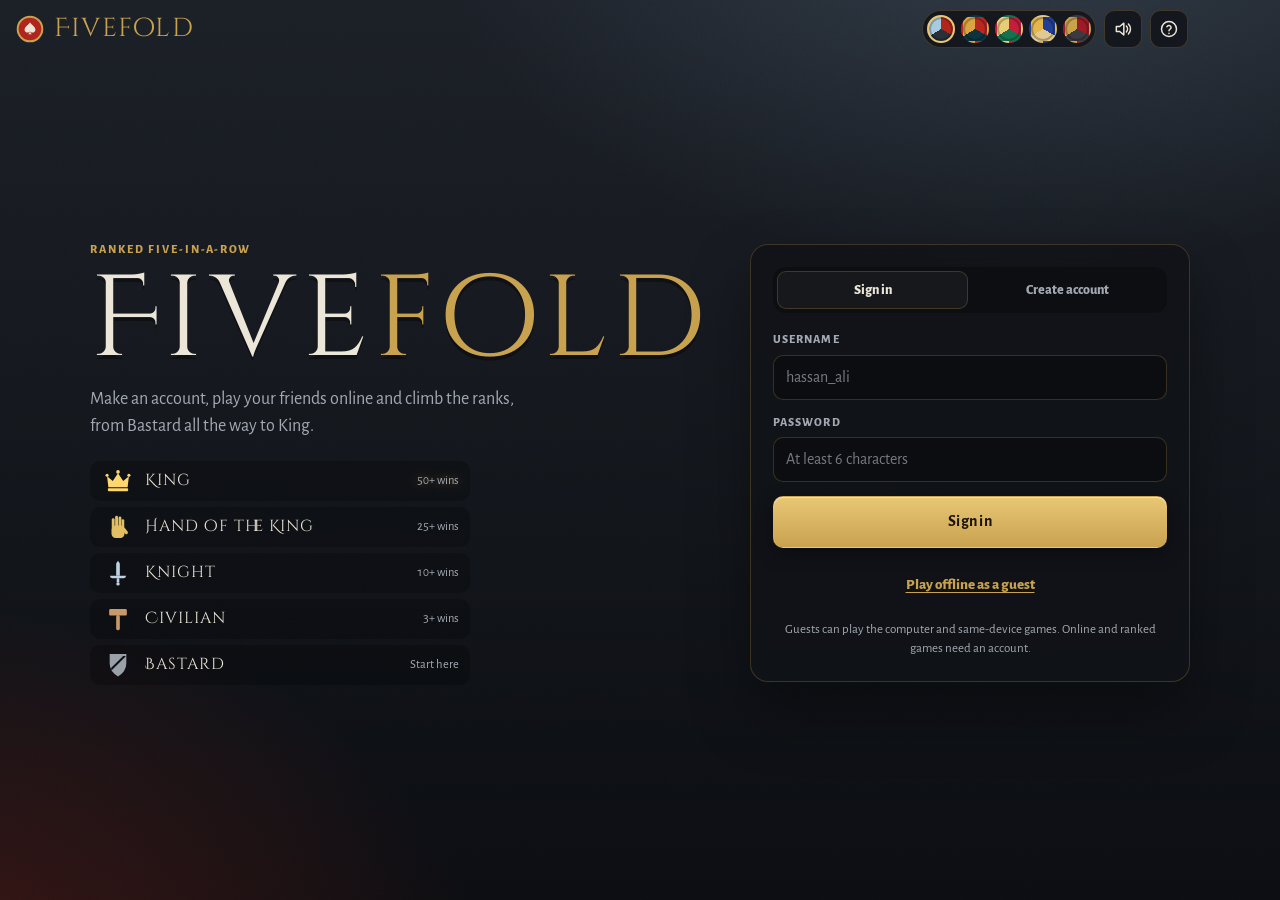
==== public/index.html @ 93d1d97f "Add files via upload" ====
<!doctype html>
<html lang="en">
<head>
<meta charset="utf-8">
<meta name="viewport" content="width=device-width, initial-scale=1, viewport-fit=cover">
<meta name="theme-color" content="#061b22">
<meta name="description" content="Fivefold: a themed five-in-a-row card board game. Play the computer, pass and play, or ranked online games with friends.">
<meta name="apple-mobile-web-app-capable" content="yes">
<meta name="mobile-web-app-capable" content="yes">
<meta name="apple-mobile-web-app-status-bar-style" content="black-translucent">
<meta name="apple-mobile-web-app-title" content="Fivefold">
<meta name="format-detection" content="telephone=no">
<title>Fivefold</title>
<link rel="manifest" href="manifest.webmanifest">
<link rel="icon" href="icons/icon-192.png" type="image/png">
<link rel="apple-touch-icon" href="icons/icon-180.png">
<link rel="preconnect" href="https://fonts.googleapis.com">
<link rel="preconnect" href="https://fonts.gstatic.com" crossorigin>
<link rel="preconnect" href="https://rkrywbtpefdtixstkaxs.supabase.co" crossorigin>
<link rel="stylesheet" href="https://fonts.googleapis.com/css2?family=Alegreya:wght@500;700;800&family=Alegreya+Sans:wght@400;500;700;800&family=Pirata+One&family=Limelight&family=Cinzel:wght@600;700;800&family=Cinzel+Decorative:wght@700&family=IM+Fell+English+SC&display=swap">
<link rel="stylesheet" href="css/styles.css?v=3">
<script>
  // Paint the saved theme and the right first screen before anything else loads (no flash).
  (function () {
    try {
      var k = JSON.parse(localStorage.getItem('ff-skin') || '"iron"');
      document.documentElement.dataset.skin = ['pirate', 'casino', 'egypt', 'medieval', 'iron'].indexOf(k) >= 0 ? k : 'iron';
      var signedIn = !!localStorage.getItem('ff-auth');
      var guest = sessionStorage.getItem('ff-guest') === '1';
      document.documentElement.dataset.boot = signedIn || guest ? 'menu' : 'auth';
    } catch (e) { document.documentElement.dataset.boot = 'auth'; }
  })();
</script>
</head>
<body>
<svg width="0" height="0" style="position:absolute" aria-hidden="true"><defs id="sprite"></defs></svg>
<div class="app" id="app">
  <header class="topbar">
    <button class="brand" id="brandBtn" aria-label="Main menu">
      <svg class="brand-mark" viewBox="0 0 100 100"><circle cx="50" cy="50" r="44" style="fill:var(--t0)"/><circle cx="50" cy="50" r="44" fill="none" style="stroke:var(--accent)" stroke-width="7"/><use href="#su-S" x="27" y="25" width="46" height="46" style="fill:var(--ink)"/></svg>
      <span class="brand-name">Fivefold</span>
    </button>
    <div class="bar-right">
      <div class="skins" id="skinDots" role="group" aria-label="Theme">
        <button class="skin-dot" data-k="iron" title="Iron Realm" aria-label="Iron Realm theme"></button>
        <button class="skin-dot" data-k="pirate" title="Pirate Cove" aria-label="Pirate Cove theme"></button>
        <button class="skin-dot" data-k="casino" title="Royal Casino" aria-label="Royal Casino theme"></button>
        <button class="skin-dot" data-k="egypt" title="Ancient Egypt" aria-label="Ancient Egypt theme"></button>
        <button class="skin-dot" data-k="medieval" title="Medieval Kingdom" aria-label="Medieval Kingdom theme"></button>
      </div>
      <button class="icon-btn" id="soundBtn" aria-label="Sound on or off"><svg viewBox="0 0 24 24"><path d="M4 9v6h4l5 4V5L8 9H4z"/><path class="wave" d="M16 8.5a5 5 0 0 1 0 7M18.5 6a8.5 8.5 0 0 1 0 12"/><path class="mute" d="M17 9l5 6M22 9l-5 6"/></svg></button>
      <button class="icon-btn" id="rulesBtn" aria-label="How to play"><svg viewBox="0 0 24 24"><circle cx="12" cy="12" r="9"/><path d="M9.5 9.3a2.6 2.6 0 0 1 5 .9c0 1.8-2.5 2.3-2.5 3.8"/><path d="M12 17.2v.1"/></svg></button>
      <button class="me-btn" id="meBtn" aria-label="Your profile"></button>
    </div>
  </header>

  <!-- ================= SIGN IN ================= -->
  <main class="screen auth" id="auth" hidden>
    <section class="auth-hero">
      <div class="eyebrow">Ranked five-in-a-row</div>
      <h1>Five<span>fold</span></h1>
      <p class="lede">Make an account, play your friends online and climb the ranks, from Bastard all the way to King.</p>
      <ol class="ladder mini" id="authLadder"></ol>
    </section>
    <section class="play-card auth-card">
      <div class="tabs two" role="tablist">
        <button role="tab" id="au-in" aria-selected="true">Sign in</button>
        <button role="tab" id="au-up" aria-selected="false">Create account</button>
      </div>
      <form id="authForm" autocomplete="on" novalidate>
        <label class="field"><span class="label">Username</span><input class="input" id="auUser" name="username" autocomplete="username" autocapitalize="none" autocorrect="off" spellcheck="false" maxlength="20" placeholder="hassan_ali" required></label>
        <label class="field"><span class="label">Password</span><input class="input" id="auPass" name="password" type="password" autocomplete="current-password" minlength="6" placeholder="At least 6 characters" required></label>
        <div id="upOnly" hidden style="display:grid;gap:14px">
          <label class="field"><span class="label">Name on the leaderboard</span><input class="input" id="auName" maxlength="24" placeholder="Hassan Ali"></label>
          <div class="field"><span class="label">Your crest</span><div class="crest-pick" id="auCrest"></div></div>
          <div class="field"><span class="label">House colour</span><div class="color-pick" id="auColor"></div></div>
        </div>
        <p class="form-err" id="authErr" role="alert" hidden></p>
        <button class="btn primary big" id="authGo" type="submit">Sign in</button>
      </form>
      <button class="link-btn" id="btnGuest">Play offline as a guest</button>
      <p class="note center-note" id="authNote">Guests can play the computer and same-device games. Online and ranked games need an account.</p>
    </section>
  </main>

  <!-- ================= MENU ================= -->
  <main class="screen menu" id="menu" hidden>
    <section class="hero">
      <div class="eyebrow" id="heroEyebrow">Two decks · One board · Five in a row</div>
      <h1>Five<span>fold</span></h1>
      <p class="lede">Play a card, claim its square, and link five chips before your rivals do. Two-eyed Jacks go anywhere. One-eyed Jacks knock a rival chip off the board.</p>
      <div class="fan" id="fan" aria-hidden="true"></div>
      <div class="label" style="margin-bottom:8px">Table theme</div>
      <div class="themes" id="themeTiles"></div>
    </section>

    <section class="play-card">
      <button class="me-strip" id="meStrip"></button>
      <h2>Take a seat</h2>
      <div class="continue" id="continueBox" hidden>
        <div><div style="font-weight:800">Game in progress</div><div class="note" id="continueNote"></div></div>
        <button class="btn primary" id="btnContinue">Continue</button>
      </div>
      <div class="tabs" role="tablist">
        <button role="tab" id="tab-cpu" aria-selected="true" aria-controls="p-cpu">Computer</button>
        <button role="tab" id="tab-local" aria-selected="false" aria-controls="p-local">Same device</button>
        <button role="tab" id="tab-online" aria-selected="false" aria-controls="p-online">Online</button>
      </div>

      <div class="tabpanel" id="p-cpu" role="tabpanel">
        <div class="field"><span class="label">Match</span>
          <div class="seg" id="cpuMatch">
            <button data-v="1v1" aria-pressed="true">1 vs 1</button>
            <button data-v="2v2" aria-pressed="false">2 vs 2 with a partner</button>
            <button data-v="3way" aria-pressed="false">Three-way</button>
          </div>
        </div>
        <div class="field"><span class="label">Opponents</span>
          <div class="seg" id="cpuLevel">
            <button data-v="easy" aria-pressed="false">Easy</button>
            <button data-v="normal" aria-pressed="true">Normal</button>
            <button data-v="hard" aria-pressed="false">Hard</button>
          </div>
        </div>
        <div class="field"><span class="label">Game length</span>
          <div class="seg rule-seg" id="cpuRule">
            <button data-v="race" aria-pressed="true">First to 2 sequences</button>
            <button data-v="full" aria-pressed="false">Full board</button>
          </div>
          <p class="note rule-note"></p>
        </div>
        <label class="field" id="cpuNameField"><span class="label">Your name</span><input class="input" id="cpuName" maxlength="18" placeholder="You"></label>
        <p class="note" id="cpuRecord"></p>
        <button class="btn primary big" id="btnStartCpu">Deal the cards</button>
      </div>

      <div class="tabpanel" id="p-local" role="tabpanel" hidden>
        <div class="field"><span class="label">Players</span>
          <div class="seg" id="localCount">
            <button data-v="2" aria-pressed="true">2</button>
            <button data-v="3" aria-pressed="false">3</button>
            <button data-v="4" aria-pressed="false">4</button>
            <button data-v="6" aria-pressed="false">6</button>
          </div>
        </div>
        <div class="names" id="localNames"></div>
        <div class="field"><span class="label">Game length</span>
          <div class="seg rule-seg" id="localRule">
            <button data-v="race" aria-pressed="true">First to 2 sequences</button>
            <button data-v="full" aria-pressed="false">Full board</button>
          </div>
          <p class="note rule-note"></p>
        </div>
        <p class="note">Pass the device after each turn. Hands stay hidden until the next player taps to reveal. Same-device games are not ranked.</p>
        <button class="btn primary big" id="btnStartLocal">Deal the cards</button>
      </div>

      <div class="tabpanel" id="p-online" role="tabpanel" hidden>
        <p class="note" id="onlineWait">Connecting to the tables…</p>
        <div id="onlineSignin" hidden style="display:grid;gap:12px">
          <p class="note">Online games are ranked, so every player needs an account. Wins move you up from Bastard to King.</p>
          <button class="btn primary big" id="btnOnlineSignin">Sign in or create an account</button>
        </div>
        <div id="onlineOff" hidden class="note">Online tables cannot be reached right now.</div>
        <div id="onlineHome" hidden style="display:grid;gap:14px">
          <button class="btn primary big" id="btnCreate">Open a new table</button>
          <div class="field"><span class="label">Have a code?</span>
            <div class="join-row"><input class="input" id="joinCode" maxlength="5" placeholder="CODE" autocomplete="off" autocapitalize="characters" spellcheck="false"><button class="btn" id="btnJoin">Join</button></div>
          </div>
          <div class="continue" id="rejoinBox" hidden><div><div style="font-weight:800">Your table <span id="rejoinCode"></span></div><div class="note">Pick up where you left off.</div></div><button class="btn" id="btnRejoin">Rejoin</button></div>
          <div class="field"><span class="label">Open tables</span><ul class="open-list" id="openList"></ul></div>
        </div>
        <div id="lobby" hidden style="display:grid;gap:14px">
          <div class="field"><span class="label">Table code</span><div class="lobby-code" id="lobbyCode">·····</div></div>
          <div class="row"><button class="btn" id="btnCopy">Copy invite link</button><span class="note">Friends open the link, sign in and join. They can also enter the code under Online.</span></div>
          <div class="field"><span class="label">At the table</span><ul class="plist" id="lobbyPlayers"></ul></div>
          <div class="field"><span class="label">Game length</span>
            <div class="seg rule-seg" id="onlineRule">
              <button data-v="race" aria-pressed="true">First to 2 sequences</button>
              <button data-v="full" aria-pressed="false">Full board</button>
            </div>
            <p class="note rule-note"></p>
          </div>
          <p class="note" id="lobbyHint"></p>
          <div class="row"><button class="btn primary big" id="btnStartOnline">Start the game</button><button class="btn" id="btnLeaveLobby">Leave table</button></div>
        </div>
      </div>
    </section>
  </main>

  <!-- ================= HALL (profile + leaderboard) ================= -->
  <main class="screen hall" id="hall" hidden>
    <div class="hall-tabs tabs two" role="tablist">
      <button role="tab" id="hall-me" aria-selected="true">My profile</button>
      <button role="tab" id="hall-board" aria-selected="false">Leaderboard</button>
    </div>
    <section class="panel hall-me" id="hallMe"></section>
    <section class="panel hall-board" id="hallBoard">
      <div class="hb-title"><h2>Leaderboard</h2><button class="icon-btn" id="btnBoardRefresh" aria-label="Refresh leaderboard"><svg viewBox="0 0 24 24"><path d="M20 11a8 8 0 1 0-2.3 5.7"/><path d="M20 4v7h-7"/></svg></button></div>
      <p class="note" id="boardNote">Ranked by online wins.</p>
      <ol class="board" id="boardList"></ol>
    </section>
  </main>

  <!-- ================= GAME ================= -->
  <main class="screen game" id="game" hidden>
    <div class="board-area" id="boardArea">
      <div class="frame" id="frame">
        <div class="engrave top">FIVEFOLD</div>
        <div class="plaque tl">One-eyed Jacks remove</div>
        <div class="plaque tr">Two-eyed Jacks are wild</div>
        <div class="mat"><div class="grid" id="grid" role="grid" aria-label="Game board"></div></div>
        <div class="plaque bl">Two-eyed Jacks are wild</div>
        <div class="plaque br">One-eyed Jacks remove</div>
        <div class="engrave bottom">FIVEFOLD</div>
      </div>
    </div>
    <div class="panel status" id="status" aria-live="polite"></div>
    <div class="panel hand-box">
      <div class="hb-head"><span class="label" id="handLabel">Your hand</span><span class="note" id="handNote"></span></div>
      <div class="hand" id="hand"></div>
      <div class="actions" id="actions"></div>
    </div>
    <div class="panel teams" id="teams"></div>
    <div class="panel logbox">
      <div class="pile" id="pile"></div>
      <span class="label" id="logLabel">Captain's log</span>
      <ol class="log" id="log"></ol>
      <div class="game-foot"><button class="btn" id="btnMenu">Main menu</button><button class="btn" id="btnRestart">New game</button><button class="btn danger" id="btnEnd">End game</button></div>
    </div>
  </main>
</div>

<div class="overlay" id="handoff" hidden><div class="modal center" id="handoffBody"></div></div>
<div class="overlay" id="victory" hidden><div class="modal center" id="victoryBody"></div></div>
<div class="overlay" id="cardModal" hidden><div class="modal center" id="cardBody"></div></div>
<div class="overlay" id="editProf" hidden>
  <form class="modal" id="editForm" novalidate>
    <h2>Edit profile</h2>
    <label class="field"><span class="label">Name on the leaderboard</span><input class="input" id="edName" maxlength="24" required></label>
    <label class="field"><span class="label">Motto</span><input class="input" id="edMotto" maxlength="60" placeholder="A few words under your name"></label>
    <div class="field"><span class="label">Crest</span><div class="crest-pick" id="edCrest"></div></div>
    <div class="field"><span class="label">House colour</span><div class="color-pick" id="edColor"></div></div>
    <p class="form-err" id="edErr" role="alert" hidden></p>
    <div class="row"><button class="btn primary" type="submit" id="edSave">Save</button><button class="btn" type="button" id="edCancel">Cancel</button></div>
  </form>
</div>
<div class="overlay" id="rules" hidden>
  <div class="modal">
    <h2>How to play</h2>
    <p>Every card except the Jacks appears twice on the board. The four corners are free squares that count for everyone.</p>
    <h3>Your turn</h3>
    <ul>
      <li>Pick a card from your hand. Its two squares light up.</li>
      <li>Tap a lit square, then tap it again (or press Place chip) to claim it. You draw a new card automatically.</li>
      <li>If both squares for a card are taken, it is dead. Swap it for a fresh card, once per turn.</li>
    </ul>
    <h3>Jacks</h3>
    <div class="jack-demo" id="jackDemo"></div>
    <p class="note">Chips in a finished sequence are locked and cannot be removed.</p>
    <h3>Sequences</h3>
    <ul>
      <li>A sequence is five of your chips in a row: across, down or diagonal. Free corners count as yours.</li>
      <li>Sequences that cross each other can share chips. A new diagonal can run straight through chips you already used across and down.</li>
      <li>Two sequences on the same line may share one chip, so a run of nine or ten in a row counts as two sequences, in whatever order you filled it.</li>
    </ul>
    <h3>Winning</h3>
    <ul>
      <li><b>First to 2 sequences:</b> two teams need two sequences, three teams need one. First to get there wins.</li>
      <li><b>Full board:</b> keep playing until the board is full or the cards run out. The team with the most sequences wins. If that's tied, the team with more chips on the board wins.</li>
      <li><b>End game</b> stops the game at any time (online, only the host can). The team with the most sequences wins, then the most chips on the board.</li>
    </ul>
    <h3>Ranks</h3>
    <p class="note">Online games between accounts are ranked once they reach 10 moves. Every win moves you up the ladder.</p>
    <ol class="ladder" id="rulesLadder"></ol>
    <button class="btn primary" id="rulesClose">Got it</button>
  </div>
</div>
<div class="toast" id="toast" hidden role="status"></div>
<canvas class="fx" id="fx"></canvas>

<script src="js/config.js?v=3"></script>
<script src="js/supabase.js?v=2.117.2" defer></script>
<script src="js/engine.js?v=3" defer></script>
<script src="js/app.js?v=3" defer></script>
</body>
</html>
---- public/css/styles.css ----
/* Layout: one table — the board is the hero (left, full height), the play rail sits right; on phones they stack. Each skin is a whole world swapped by tokens. */
:root, [data-skin="pirate"] {
  --bg: #061b22; --scene: radial-gradient(1100px 620px at 78% -8%, rgba(76,168,178,.28), transparent 62%), radial-gradient(900px 700px at -10% 110%, rgba(0,0,0,.55), transparent 60%), linear-gradient(180deg, #0b3440, #061a21);
  --ink: #f2e7c9; --muted: #a7bab2; --accent: #d9a441; --accent-hi: #f0c66b; --accent-ink: #25170a;
  --panel: rgba(6,26,32,.78); --panel-2: rgba(255,240,200,.05); --line: rgba(217,164,65,.26);
  --card: #f3e6c4; --card2: #e3cf9f; --card-ink: #2a2017; --card-red: #a3261b; --court1: #ead7a8; --court2: #d6bb80;
  --free: #2a1a0d; --free2: #3d2714; --free-ink: #d9a441;
  --frame: repeating-linear-gradient(90deg, rgba(0,0,0,.13) 0 2px, transparent 2px 13px, rgba(255,220,160,.05) 13px 15px, transparent 15px 27px), linear-gradient(180deg, #74492a, #4a2c15 55%, #5a371b);
  --frame-edge: #c99a4b; --mat: #2e1c0e; --engrave: #e3b457; --engrave-shadow: 0 2px 0 rgba(0,0,0,.6);
  --t0: #b8281f; --t1: #1f4f9f; --t2: #1e7a4a;
  --font-display: 'Pirata One', 'Cinzel', Georgia, serif; --font-body: 'Alegreya Sans', 'Segoe UI', system-ui, sans-serif; --font-card: 'Alegreya', Georgia, serif;
  --display-track: .02em;
  color-scheme: dark;
}
[data-skin="casino"] {
  --bg: #07291d; --scene: radial-gradient(ellipse 90% 70% at 50% 25%, #15724e, #0a3d2a 58%, #05231a);
  --ink: #f7f0dc; --muted: #a9c7b7; --accent: #d6b25c; --accent-hi: #f1d890; --accent-ink: #1f1a08;
  --panel: rgba(4,32,22,.8); --panel-2: rgba(255,255,255,.04); --line: rgba(214,178,92,.3);
  --card: #fdf9ef; --card2: #f0e8d3; --card-ink: #17171c; --card-red: #c01d2f; --court1: #f7eed6; --court2: #e6d4a6;
  --free: #0b2c20; --free2: #124532; --free-ink: #e2c26f;
  --frame: linear-gradient(135deg, #7d5e1c, #e8cd78 22%, #a7832f 44%, #f5e09a 64%, #8b6a24 86%, #d9bb66);
  --frame-edge: #fff1c2; --mat: #0f5539; --engrave: #103a29; --engrave-shadow: 0 1px 0 rgba(255,245,210,.55);
  --t0: #c41e3a; --t1: #1c4fb8; --t2: #0f8a5c;
  --font-display: 'Limelight', 'Cinzel', Georgia, serif; --display-track: .06em;
}
[data-skin="egypt"] {
  --bg: #1c120a; --scene: radial-gradient(1000px 620px at 82% -6%, rgba(229,184,86,.28), transparent 62%), radial-gradient(800px 600px at 0% 100%, rgba(26,54,120,.35), transparent 60%), linear-gradient(180deg, #3b2714, #1c120a);
  --ink: #f5e6c0; --muted: #c4ae88; --accent: #e3b64e; --accent-hi: #f6d57f; --accent-ink: #2a1b05;
  --panel: rgba(28,20,12,.8); --panel-2: rgba(255,230,170,.05); --line: rgba(227,182,78,.3);
  --card: #f1e2b8; --card2: #e1c98f; --card-ink: #1d2c5c; --card-red: #a8351c; --court1: #1f3b86; --court2: #142a63;
  --free: #1a2f6b; --free2: #243f8c; --free-ink: #efc660;
  --frame: repeating-linear-gradient(90deg, transparent 0 18px, rgba(227,182,78,.16) 18px 20px), linear-gradient(180deg, #25449a, #152c6a);
  --frame-edge: #e3b64e; --mat: #c9a263; --engrave: #efc660; --engrave-shadow: 0 2px 0 rgba(0,0,0,.55);
  --t0: #b8401d; --t1: #213f94; --t2: #148a84;
  --font-display: 'Cinzel', Georgia, serif; --display-track: .12em;
}
[data-skin="medieval"] {
  --bg: #121115; --scene: radial-gradient(900px 560px at 50% -10%, rgba(200,162,76,.16), transparent 62%), radial-gradient(700px 500px at 100% 100%, rgba(120,20,28,.25), transparent 60%), linear-gradient(180deg, #27252b, #131216);
  --ink: #ede3cc; --muted: #b0a794; --accent: #c9a24c; --accent-hi: #e6c574; --accent-ink: #1e1606;
  --panel: rgba(22,20,25,.82); --panel-2: rgba(255,240,210,.04); --line: rgba(201,162,76,.26);
  --card: #efe2c4; --card2: #dccaa1; --card-ink: #221b15; --card-red: #8e1b24; --court1: #7a1720; --court2: #521016;
  --free: #2b2a31; --free2: #3b3a42; --free-ink: #c9a24c;
  --frame: radial-gradient(circle at 12px 12px, #9a9aa3 0 3px, #2f2e33 3.5px 5px, transparent 5.5px) 0 0 / 34px 34px, linear-gradient(180deg, #5e5d64, #3b3a40 60%, #4a4950);
  --frame-edge: #8c8b93; --mat: #2a1d13; --engrave: #d4b060; --engrave-shadow: 0 2px 0 rgba(0,0,0,.7);
  --t0: #9b1c26; --t1: #26448a; --t2: #2e6e36;
  --font-display: 'IM Fell English SC', 'Cinzel', Georgia, serif; --display-track: .04em;
}
[data-skin="iron"] {
  --bg: #0b0d11; --scene: radial-gradient(1000px 600px at 80% -10%, rgba(140,180,210,.18), transparent 60%), radial-gradient(900px 620px at -5% 110%, rgba(170,40,24,.30), transparent 62%), linear-gradient(180deg, #1a1e25, #0b0d11);
  --ink: #ece6d8; --muted: #a3a9b2; --accent: #c9a24f; --accent-hi: #e8c775; --accent-ink: #1b1305;
  --panel: rgba(16,19,24,.82); --panel-2: rgba(220,230,245,.045); --line: rgba(201,162,79,.24);
  --card: #ebe5d7; --card2: #d4ccb9; --card-ink: #1d1f24; --card-red: #9a1d17; --court1: #2b3038; --court2: #15181d;
  --free: #161a20; --free2: #262c35; --free-ink: #a9cbe0;
  --frame: radial-gradient(circle, #a4adb8 0 2.2px, #15181c 2.6px 3.8px, transparent 4.2px) left 1px top 6px / 10px 28px repeat-y, radial-gradient(circle, #a4adb8 0 2.2px, #15181c 2.6px 3.8px, transparent 4.2px) right 1px top 6px / 10px 28px repeat-y, linear-gradient(180deg, #3b4149, #1f2329 55%, #2d3239);
  --frame-edge: #7b8c9c; --mat: #0d0f13; --engrave: #b6d3e6; --engrave-shadow: 0 2px 0 rgba(0,0,0,.75), 0 0 12px rgba(150,200,230,.25);
  --t0: #b0261c; --t1: #3b6f9e; --t2: #c28b28;
  --font-display: 'Cinzel Decorative', 'Cinzel', Georgia, serif; --display-track: .06em;
}
:root { --cell: 40px; --safe-b: env(safe-area-inset-bottom, 0px); }

[hidden] { display: none !important; }
html, body { height: 100%; touch-action: manipulation; -webkit-text-size-adjust: 100%; }
button, .cell, .hcard { -webkit-tap-highlight-color: transparent; }
img { max-width: 100%; }
body { margin: 0; background: var(--scene), var(--bg); background-attachment: fixed; color: var(--ink); font-family: var(--font-body); font-size: 15px; line-height: 1.45; -webkit-font-smoothing: antialiased; }
body::before { content: ""; position: fixed; inset: 0; pointer-events: none; z-index: 0; opacity: .5; mix-blend-mode: overlay;
  background-image: url("data:image/svg+xml;utf8,<svg xmlns='http://www.w3.org/2000/svg' width='180' height='180'><filter id='n'><feTurbulence type='fractalNoise' baseFrequency='.8' numOctaves='2' stitchTiles='stitch'/><feColorMatrix values='0 0 0 0 .5  0 0 0 0 .5  0 0 0 0 .5  0 0 0 .55 0'/></filter><rect width='100%' height='100%' filter='url(%23n)'/></svg>"); }
button, input { font: inherit; color: inherit; }
button { cursor: pointer; }
:focus-visible { outline: 2px solid var(--accent-hi); outline-offset: 2px; }
.app { position: relative; z-index: 1; min-height: 100%; min-height: 100dvh; display: flex; flex-direction: column; padding-inline: max(16px, env(safe-area-inset-left, 0px)) max(16px, env(safe-area-inset-right, 0px)); padding-top: env(safe-area-inset-top, 0px); box-sizing: border-box; }

/* ---------- top bar ---------- */
.topbar { display: flex; align-items: center; justify-content: space-between; gap: 12px; padding-block: 10px; flex-wrap: wrap; }
.brand { display: flex; align-items: center; gap: 10px; background: none; border: 0; padding: 0; color: var(--accent); }
.brand-mark { width: 28px; height: 28px; }
.brand-name { font-family: var(--font-display); font-size: 26px; letter-spacing: var(--display-track); line-height: 1; }
.bar-right { display: flex; align-items: center; gap: 8px; }
.skins { display: flex; gap: 6px; padding: 4px; border-radius: 999px; background: var(--panel); border: 1px solid var(--line); }
.skin-dot { width: 28px; height: 28px; border-radius: 50%; border: 2px solid transparent; padding: 0; background: var(--sw); box-shadow: inset 0 0 0 2px rgba(0,0,0,.25); transition: transform .15s; }
@media (hover: hover) { .skin-dot:hover { transform: scale(1.08); } }
.skin-dot[aria-pressed="true"] { border-color: var(--accent-hi); }
.skin-dot[data-k="pirate"] { --sw: conic-gradient(#b8281f 0 33%, #0b3440 0 66%, #d9a441 0); }
.skin-dot[data-k="casino"] { --sw: conic-gradient(#c41e3a 0 33%, #15724e 0 66%, #e8cd78 0); }
.skin-dot[data-k="egypt"] { --sw: conic-gradient(#213f94 0 33%, #e1c98f 0 66%, #e3b64e 0); }
.skin-dot[data-k="medieval"] { --sw: conic-gradient(#9b1c26 0 33%, #3b3a40 0 66%, #c9a24c 0); }
.skin-dot[data-k="iron"] { --sw: conic-gradient(#b0261c 0 33%, #2b3038 0 66%, #a9cbe0 0); }
.icon-btn { width: 38px; height: 38px; display: grid; place-items: center; border-radius: 10px; background: var(--panel); border: 1px solid var(--line); color: var(--ink); padding: 0; }
.icon-btn svg { width: 20px; height: 20px; fill: none; stroke: currentColor; stroke-width: 1.8; stroke-linecap: round; stroke-linejoin: round; }
.icon-btn.off .wave { display: none; }
.icon-btn:not(.off) .mute { display: none; }

/* ---------- buttons & inputs ---------- */
.btn { display: inline-flex; align-items: center; justify-content: center; gap: 8px; font-weight: 700; border-radius: 10px; padding: 10px 16px; border: 1px solid var(--line); background: var(--panel-2); color: var(--ink); transition: transform .12s, background .2s, box-shadow .2s; }
@media (hover: hover) { .btn:hover { background: rgba(255,255,255,.08); } }
.btn:active { transform: translateY(1px); }
.btn.primary { background: linear-gradient(180deg, var(--accent-hi), var(--accent)); color: var(--accent-ink); border-color: transparent; box-shadow: 0 6px 18px rgba(0,0,0,.35), inset 0 1px 0 rgba(255,255,255,.45); letter-spacing: .02em; }
.btn.primary:hover { filter: brightness(1.06); }
.btn.big { padding: 13px 22px; font-size: 16px; }
.btn[disabled] { opacity: .45; cursor: not-allowed; }
.seg { display: flex; flex-wrap: wrap; gap: 6px; }
.seg button { border: 1px solid var(--line); background: var(--panel-2); border-radius: 999px; padding: 7px 14px; font-weight: 700; font-size: 14px; }
.seg button[aria-pressed="true"] { background: var(--accent); color: var(--accent-ink); border-color: transparent; }
.field { display: grid; gap: 6px; }
.label { font-size: 12px; font-weight: 800; letter-spacing: .09em; text-transform: uppercase; color: var(--muted); }
.input { background: rgba(0,0,0,.28); border: 1px solid var(--line); border-radius: 10px; padding: 10px 12px; width: 100%; box-sizing: border-box; min-width: 0; font-size: 16px; -webkit-appearance: none; appearance: none; }
.input::placeholder { color: var(--muted); opacity: .7; }

/* ---------- menu ---------- */
.screen[hidden] { display: none !important; }
.menu { flex: 1; width: 100%; max-width: 1200px; margin-inline: auto; display: grid; grid-template-columns: minmax(0, 1.15fr) minmax(0, 1fr); gap: 48px; align-items: center; padding-block: 16px 48px; box-sizing: border-box; }
.hero { min-width: 0; }
.eyebrow { font-size: 12px; font-weight: 800; letter-spacing: .16em; text-transform: uppercase; color: var(--accent); }
.hero h1 { font-family: var(--font-display); font-weight: 400; font-size: clamp(64px, 10vw, 138px); line-height: .88; margin: 10px 0 14px; color: var(--ink); letter-spacing: var(--display-track); text-shadow: 0 4px 0 rgba(0,0,0,.35); text-wrap: balance; }
.hero h1 span { color: var(--accent); }
.hero .lede { font-size: 18px; color: var(--muted); max-width: 46ch; margin: 0 0 26px; }
.fan { position: relative; height: 190px; margin: 8px 0 38px; margin-left: 26px; --w: 104px; }
.fan .fc { position: absolute; left: 0; bottom: 0; width: var(--w); height: calc(var(--w) * 1.4); transform-origin: 50% 120%; transition: transform .5s cubic-bezier(.2,.8,.2,1); filter: drop-shadow(0 10px 18px rgba(0,0,0,.45)); }
.fan .chip-demo { position: absolute; width: 64px; height: 64px; left: 330px; bottom: 12px; }
.fan .chip-demo .chip { width: 100%; }
@media (max-width: 520px) { .fan .chip-demo { display: none; } }
.themes { display: grid; grid-template-columns: repeat(5, minmax(0, 1fr)); gap: 10px; }
.theme-tile { text-align: left; border-radius: 14px; padding: 10px; border: 1px solid var(--line); background: var(--scene), var(--bg); color: var(--ink); display: grid; gap: 8px; min-width: 0; transition: transform .15s, border-color .2s; }
@media (hover: hover) { .theme-tile:hover { transform: translateY(-2px); } }
.theme-tile[aria-pressed="true"] { border-color: var(--accent); box-shadow: 0 0 0 2px var(--accent) inset; }
.theme-tile .tt-name { font-family: var(--font-display); font-size: 17px; color: var(--accent); letter-spacing: var(--display-track); line-height: 1.1; }
.theme-tile .tt-row { display: flex; align-items: center; gap: 4px; }
.theme-tile .tt-card { width: 26px; height: 36px; --w: 26px; }
.theme-tile .tt-chip { width: 20px; height: 20px; position: relative; }
.theme-tile .tt-chip .chip { width: 20px; }

.play-card { background: var(--panel); border: 1px solid var(--line); border-radius: 18px; padding: 22px; backdrop-filter: blur(8px); box-shadow: 0 30px 60px rgba(0,0,0,.35); display: grid; gap: 18px; min-width: 0; }
.play-card h2 { font-family: var(--font-display); font-weight: 400; font-size: 30px; margin: 0; color: var(--accent); letter-spacing: var(--display-track); }
.tabs { display: grid; grid-template-columns: repeat(3, 1fr); gap: 4px; background: rgba(0,0,0,.25); border-radius: 12px; padding: 4px; }
.tabs button { border: 0; background: transparent; padding: 9px 6px; border-radius: 9px; font-weight: 800; font-size: 14px; color: var(--muted); }
.tabs button[aria-selected="true"] { background: var(--panel-2); color: var(--ink); box-shadow: inset 0 0 0 1px var(--line); }
.tabpanel { display: grid; gap: 16px; }
.tabpanel[hidden] { display: none; }
.names { display: grid; grid-template-columns: repeat(2, minmax(0, 1fr)); gap: 8px; }
.name-row { display: flex; align-items: center; gap: 8px; min-width: 0; }
.name-row .dot { width: 14px; height: 14px; border-radius: 50%; flex: none; }
.continue { display: flex; align-items: center; justify-content: space-between; gap: 10px; padding: 12px 14px; border-radius: 12px; border: 1px dashed var(--line); }
.continue[hidden] { display: none; }
.note { font-size: 13px; color: var(--muted); margin: 0; }
.join-row { display: flex; gap: 8px; }
.join-row .input { text-transform: uppercase; letter-spacing: .25em; font-weight: 800; }
.open-list { list-style: none; margin: 0; padding: 0; display: grid; gap: 6px; max-height: 190px; overflow: auto; }
.open-list li { display: flex; align-items: center; justify-content: space-between; gap: 8px; padding: 8px 10px; border-radius: 10px; background: rgba(0,0,0,.2); }
.open-list .code { font-weight: 800; letter-spacing: .2em; font-variant-numeric: tabular-nums; }
.lobby-code { font-family: var(--font-card); font-weight: 800; font-size: 46px; letter-spacing: .28em; text-align: center; color: var(--accent); padding: 10px; border-radius: 12px; background: rgba(0,0,0,.28); border: 1px solid var(--line); }
.plist { list-style: none; margin: 0; padding: 0; display: grid; gap: 6px; }
.plist li { display: flex; align-items: center; gap: 10px; padding: 8px 10px; border-radius: 10px; background: rgba(0,0,0,.2); }
.plist .tag { margin-left: auto; font-size: 12px; color: var(--muted); font-weight: 700; }
.row { display: flex; gap: 8px; flex-wrap: wrap; align-items: center; }

/* ---------- card face ---------- */
.cf { position: relative; width: 100%; height: 100%; box-sizing: border-box; border-radius: calc(var(--w) * .09); background: radial-gradient(120% 90% at 30% 15%, var(--card), var(--card2)); color: var(--card-ink); box-shadow: inset 0 0 0 1px rgba(0,0,0,.14), inset 0 1px 0 rgba(255,255,255,.55), 0 1px 2px rgba(0,0,0,.4); overflow: hidden; font-family: var(--font-card); }
.cf.red { color: var(--card-red); }
.cf::after { content: ""; position: absolute; inset: calc(var(--w) * .045); border-radius: calc(var(--w) * .06); border: 1px solid currentColor; opacity: .12; pointer-events: none; }
.cf svg { fill: currentColor; display: block; }
.cf .idx { position: absolute; left: 7%; top: 3.5%; display: flex; flex-direction: column; align-items: center; line-height: .86; font-weight: 800; font-size: calc(var(--w) * .25); z-index: 1; }
.cf .idx b { font-weight: 800; }
.cf.r-10 .idx b { letter-spacing: -.1em; margin-left: -.1em; font-size: .9em; }
.cf .idx svg { width: calc(var(--w) * .17); height: calc(var(--w) * .17); margin-top: 1px; }
.cf .idx.br { left: auto; top: auto; right: 7%; bottom: 3.5%; transform: rotate(180deg); }
.cf .pips { position: absolute; left: 30%; right: 30%; top: 18%; bottom: 18%; }
.cf .pip { position: absolute; width: calc(var(--w) * .2); height: calc(var(--w) * .2); transform: translate(-50%, -50%); }
.cf .pip.flip { transform: translate(-50%, -50%) rotate(180deg); }
.cf .pip.ace { width: calc(var(--w) * .46); height: calc(var(--w) * .46); }
.cf .mid { display: none; }
.cf .court { position: absolute; inset: 17% 19%; border-radius: calc(var(--w) * .05); background: linear-gradient(170deg, var(--court1), var(--court2)); box-shadow: inset 0 0 0 1px rgba(0,0,0,.18), inset 0 0 0 calc(var(--w) * .025) rgba(255,255,255,.25); display: grid; place-items: center; overflow: hidden; }
.cf .court-emb { width: 78%; height: 62%; }
.cf .court-emb { color: var(--accent); filter: drop-shadow(0 1px 0 rgba(0,0,0,.35)); }
.cf.k-casino .court-emb, .cf.k-pirate .court-emb { color: currentColor; filter: none; }
.cf .court-suit { position: absolute; width: 22%; height: 22%; left: 50%; bottom: 7%; transform: translateX(-50%); }
.cf.k-egypt .court-suit, .cf.k-medieval .court-suit, .cf.k-iron .court-suit { color: var(--accent); }
.cf .court .jl { position: absolute; bottom: 5%; left: 0; right: 0; text-align: center; font-family: var(--font-body); font-weight: 800; font-size: calc(var(--w) * .1); letter-spacing: .12em; color: var(--accent); }
.cf.k-pirate .court .jl, .cf.k-casino .court .jl { color: currentColor; }
.cf .jack-eyes { width: 70%; height: 50%; margin-top: -12%; }
.cf.free { background: radial-gradient(circle at 50% 40%, var(--free2), var(--free)); color: var(--free-ink); display: grid; place-items: center; }
.cf.free .free-emb { width: 70%; height: 58%; filter: drop-shadow(0 2px 3px rgba(0,0,0,.5)); }
.cf.free .free-lbl { position: absolute; bottom: 6%; left: 0; right: 0; text-align: center; font-family: var(--font-body); font-weight: 800; letter-spacing: .2em; font-size: calc(var(--w) * .11); opacity: .8; }
/* compact faces for small boards */
.compact .cf .pips, .compact .cf .court, .compact .cf .idx.br { display: none; }
.compact .cf .idx { font-size: calc(var(--w) * .34); left: 9%; top: 5%; }
.compact .cf .idx svg { display: none; }
.compact .cf .mid { display: block; position: absolute; right: 8%; bottom: 7%; width: 50%; height: 50%; }
.compact .cf.free .free-lbl { display: none; }

/* ---------- game screen ---------- */
.game { flex: 1; width: 100%; max-width: 1500px; margin-inline: auto; display: grid; grid-template-columns: minmax(0, 1fr) 360px; grid-template-areas: "board status" "board hand" "board teams" "board log"; grid-template-rows: auto auto auto 1fr; gap: 12px 22px; padding-block: 4px 20px; box-sizing: border-box; align-items: start; }
.board-area { grid-area: board; min-width: 0; display: flex; justify-content: center; align-items: flex-start; }
.status { grid-area: status; }
.hand-box { grid-area: hand; }
.teams { grid-area: teams; }
.logbox { grid-area: log; min-height: 0; }
@media (max-width: 959px) {
  .game { grid-template-columns: minmax(0, 1fr); grid-template-areas: "status" "board" "hand" "teams" "log"; grid-template-rows: none; }
  .menu { grid-template-columns: minmax(0, 1fr); gap: 28px; }
  .themes { grid-template-columns: repeat(3, minmax(0, 1fr)); }
}

.frame { --gap: calc(var(--cell) * .06); position: relative; padding: calc(var(--cell) * .85) calc(var(--cell) * .35); background: var(--frame); border-radius: calc(var(--cell) * .28); box-shadow: 0 30px 70px rgba(0,0,0,.55), 0 0 0 1px rgba(0,0,0,.5), inset 0 0 0 2px var(--frame-edge), inset 0 0 0 calc(var(--cell) * .1) rgba(0,0,0,.18), inset 0 2px 1px rgba(255,255,255,.25); }
.frame::before { content: ""; position: absolute; inset: 0; border-radius: inherit; pointer-events: none; opacity: .35; mix-blend-mode: multiply;
  background-image: url("data:image/svg+xml;utf8,<svg xmlns='http://www.w3.org/2000/svg' width='300' height='300'><filter id='g'><feTurbulence type='fractalNoise' baseFrequency='.012 .35' numOctaves='3' seed='4'/><feColorMatrix values='0 0 0 0 .2  0 0 0 0 .12  0 0 0 0 .05  0 0 0 .9 0'/></filter><rect width='100%' height='100%' filter='url(%23g)'/></svg>"); }
[data-skin="casino"] .frame::before, [data-skin="egypt"] .frame::before { opacity: .12; }
.mat { position: relative; background: var(--mat); padding: calc(var(--cell) * .12); border-radius: calc(var(--cell) * .12); box-shadow: inset 0 2px 8px rgba(0,0,0,.6), 0 1px 0 rgba(255,255,255,.2); }
[data-skin="casino"] .mat { background: radial-gradient(circle at 50% 40%, #136b48, #0b4630); }
.grid { position: relative; display: grid; grid-template-columns: repeat(10, var(--cell)); gap: var(--gap); }
.engrave { position: absolute; left: 0; right: 0; text-align: center; font-family: var(--font-display); font-size: calc(var(--cell) * .5); line-height: 1; letter-spacing: .28em; color: var(--engrave); text-shadow: var(--engrave-shadow); pointer-events: none; }
.engrave.top { top: calc(var(--cell) * .18); transform: rotate(180deg); }
.engrave.bottom { bottom: calc(var(--cell) * .18); }
.plaque { position: absolute; font-family: var(--font-body); font-weight: 800; font-size: max(7px, calc(var(--cell) * .13)); letter-spacing: .12em; text-transform: uppercase; color: var(--engrave); border: 1px solid currentColor; border-radius: 999px; padding: .3em .9em; opacity: .85; white-space: nowrap; }
.plaque.tl { top: calc(var(--cell) * .28); left: calc(var(--cell) * .45); transform: rotate(180deg); }
.plaque.tr { top: calc(var(--cell) * .28); right: calc(var(--cell) * .45); transform: rotate(180deg); }
.plaque.bl { bottom: calc(var(--cell) * .28); left: calc(var(--cell) * .45); }
.plaque.br { bottom: calc(var(--cell) * .28); right: calc(var(--cell) * .45); }
.frame.small .plaque { display: none; }
.frame.small { padding: calc(var(--cell) * .55) calc(var(--cell) * .35); }
.frame.small .engrave { font-size: calc(var(--cell) * .3); }
.frame.small .engrave.top { top: calc(var(--cell) * .1); }
.frame.small .engrave.bottom { bottom: calc(var(--cell) * .1); }
.btn.danger { border-color: rgba(230,90,80,.5); color: #ffb4a8; }

.cell { position: relative; width: var(--cell); height: calc(var(--cell) * 1.22); --w: var(--cell); border-radius: calc(var(--cell) * .09); transition: filter .25s, transform .2s; }
.grid.selecting .cell:not(.target):not(.rtarget) { filter: brightness(.5) saturate(.6); }
.cell.peek .cf { box-shadow: inset 0 0 0 2px var(--accent), 0 0 12px var(--accent); }
.cell.target { cursor: pointer; z-index: 2; }
.cell.target .cf { box-shadow: inset 0 0 0 2px var(--accent-hi), 0 0 0 2px rgba(0,0,0,.4), 0 0 18px var(--accent); animation: glow 1.4s ease-in-out infinite; }
@media (hover: hover) { .cell.target:hover { transform: translateY(-2px) scale(1.04); } }
.cell.rtarget { cursor: pointer; z-index: 2; }
.cell.rtarget .chip { animation: wobble 1s ease-in-out infinite; box-shadow: 0 0 0 3px #fff, 0 0 18px 4px rgba(255,60,60,.8); }
@keyframes glow { 50% { box-shadow: inset 0 0 0 2px var(--accent-hi), 0 0 0 2px rgba(0,0,0,.4), 0 0 26px 4px var(--accent); } }
@keyframes wobble { 50% { transform: translate(-50%, -50%) scale(.9); } }
.cell.last::after { content: ""; position: absolute; inset: -3px; border-radius: calc(var(--cell) * .12); border: 2px dashed var(--accent-hi); pointer-events: none; opacity: .9; }

.slot { position: absolute; inset: 0; pointer-events: none; }
.chip { --tc: var(--t0); position: absolute; left: 50%; top: 50%; width: calc(var(--cell) * .8); aspect-ratio: 1; transform: translate(-50%, -50%); border-radius: 50%; display: grid; place-items: center; color: rgba(255,255,255,.85);
  background: radial-gradient(circle at 34% 28%, color-mix(in oklab, var(--tc) 55%, white) 0, var(--tc) 42%, color-mix(in oklab, var(--tc) 62%, black) 100%);
  box-shadow: 0 4px 7px rgba(0,0,0,.5), inset 0 -3px 5px rgba(0,0,0,.35), inset 0 2px 3px rgba(255,255,255,.4); }
.chip.t1 { --tc: var(--t1); } .chip.t2 { --tc: var(--t2); }
.chip svg { width: 48%; height: 48%; fill: currentColor; filter: drop-shadow(0 1px 0 rgba(0,0,0,.35)); }
.chip.k-pirate { box-shadow: 0 4px 7px rgba(0,0,0,.5), inset 0 0 0 calc(var(--cell) * .05) #d4a13f, inset 0 0 0 calc(var(--cell) * .065) rgba(0,0,0,.35), inset 0 -3px 5px rgba(0,0,0,.3); color: #f6e6bd; }
.chip.k-casino { background: radial-gradient(circle, color-mix(in oklab, var(--tc) 80%, white) 0 30%, var(--tc) 31% 50%, #f6f0e2 50.5% 53%, transparent 53.5%), repeating-conic-gradient(var(--tc) 0 22deg, #f6f0e2 22deg 38deg); box-shadow: 0 4px 7px rgba(0,0,0,.5), inset 0 0 0 1px rgba(0,0,0,.35); color: #fff; }
.chip.k-casino svg { width: 34%; height: 34%; }
.chip.k-egypt { background: conic-gradient(from 20deg, color-mix(in oklab, var(--tc) 70%, white), var(--tc), color-mix(in oklab, var(--tc) 55%, black), var(--tc), color-mix(in oklab, var(--tc) 75%, white), var(--tc), color-mix(in oklab, var(--tc) 60%, black), color-mix(in oklab, var(--tc) 70%, white)); box-shadow: 0 4px 7px rgba(0,0,0,.5), inset 0 0 0 calc(var(--cell) * .055) #e3b64e, inset 0 0 0 calc(var(--cell) * .07) rgba(0,0,0,.3), inset 0 2px 3px rgba(255,255,255,.4); color: #f6d57f; }
.chip.k-medieval { border-radius: 47% 53% 49% 51% / 53% 47% 52% 48%; background: radial-gradient(circle at 50% 50%, color-mix(in oklab, var(--tc) 85%, white) 0 34%, var(--tc) 36% 58%, color-mix(in oklab, var(--tc) 70%, black) 60% 100%); box-shadow: 0 3px 5px rgba(0,0,0,.55), inset 0 0 0 calc(var(--cell) * .03) color-mix(in oklab, var(--tc) 60%, black), inset 0 2px 2px rgba(255,255,255,.3); color: color-mix(in oklab, var(--tc) 55%, black); }
.chip.k-iron { background: radial-gradient(circle at 36% 30%, color-mix(in oklab, var(--tc) 58%, white) 0, var(--tc) 44%, color-mix(in oklab, var(--tc) 50%, black) 100%); box-shadow: 0 4px 7px rgba(0,0,0,.55), inset 0 0 0 calc(var(--cell) * .045) #8d98a4, inset 0 0 0 calc(var(--cell) * .065) rgba(0,0,0,.5), inset 0 2px 3px rgba(255,255,255,.35); color: #f3eee2; }
.chip.k-medieval svg { filter: drop-shadow(0 1px 0 rgba(255,255,255,.35)); }
.cell.picked .chip { opacity: .65; animation: none; box-shadow: 0 0 0 3px #fff, 0 0 20px 6px rgba(255,60,60,.9); }
.chip.locked { outline: 2px solid var(--accent-hi); outline-offset: 1px; }
.chip.ghost { opacity: .55; animation: none; }
.chip.drop { animation: drop .5s cubic-bezier(.2,.9,.25,1.2); }
.chip.out { animation: out .55s ease-in forwards; }
@keyframes drop { 0% { transform: translate(-50%, -80%) scale(1.8); opacity: 0; filter: blur(2px); } 60% { transform: translate(-50%, -50%) scale(.9); opacity: 1; filter: none; } 100% { transform: translate(-50%, -50%) scale(1); } }
@keyframes out { to { transform: translate(-50%, -140%) scale(1.4) rotate(40deg); opacity: 0; } }
.lines { position: absolute; inset: 0; pointer-events: none; overflow: visible; z-index: 3; }
.lines line { stroke-width: calc(var(--cell) * .12); stroke-linecap: round; opacity: .9; filter: drop-shadow(0 0 6px rgba(0,0,0,.6)); }
.lines line.new { stroke-dasharray: 2000; stroke-dashoffset: 2000; animation: drawline 1s ease-out forwards; }
@keyframes drawline { to { stroke-dashoffset: 0; } }

.panel { background: var(--panel); border: 1px solid var(--line); border-radius: 14px; -webkit-backdrop-filter: blur(8px); backdrop-filter: blur(8px); }
.status { display: flex; align-items: center; gap: 12px; padding: 12px 14px; }
.status .who { width: 30px; height: 30px; position: relative; flex: none; }
.status .who .chip { width: 30px; }
.status .txt { min-width: 0; }
.status .t1l { font-family: var(--font-display); font-size: 22px; line-height: 1.1; letter-spacing: var(--display-track); color: var(--ink); }
.status .t2l { font-size: 13px; color: var(--muted); }
.dots span { display: inline-block; width: 5px; height: 5px; border-radius: 50%; background: currentColor; margin-left: 3px; animation: blink 1.2s infinite; }
.dots span:nth-child(2) { animation-delay: .2s; } .dots span:nth-child(3) { animation-delay: .4s; }
@keyframes blink { 50% { opacity: .2; } }
.status.mine { box-shadow: 0 0 0 1px var(--accent), 0 0 24px rgba(0,0,0,.3); }

.hand-box { padding: 12px 14px 14px; display: grid; gap: 10px; }
.hb-head { display: flex; justify-content: space-between; align-items: baseline; gap: 8px; }
.hb-head .label b { color: var(--ink); }
.hand { display: flex; justify-content: center; min-height: calc(var(--w) * 1.4 + 6px); padding-top: 14px; --w: 72px; }
.hcard { position: relative; width: var(--w); height: calc(var(--w) * 1.4); flex: none; margin-left: calc(var(--overlap, 0px) * -1); border: 0; padding: 0; background: none; border-radius: calc(var(--w) * .09); transition: transform .22s cubic-bezier(.2,.8,.2,1), filter .2s; transform: rotate(var(--rot, 0deg)) translateY(var(--dy, 0px)); filter: drop-shadow(0 6px 10px rgba(0,0,0,.45)); }
.hcard:first-child { margin-left: 0; }
@media (hover: hover) { .hcard:hover { --dy: -8px; z-index: 3; } }
.hcard.sel { --dy: -18px; z-index: 4; }
.hcard.sel .cf { box-shadow: inset 0 0 0 2px var(--accent-hi), 0 0 0 3px var(--accent), 0 0 20px var(--accent); }
.hcard .badge { position: absolute; top: -9px; left: 50%; transform: translateX(-50%); font-size: 10px; font-weight: 800; letter-spacing: .08em; text-transform: uppercase; padding: 2px 7px; border-radius: 999px; background: var(--accent); color: var(--accent-ink); white-space: nowrap; z-index: 2; }
.hcard .badge.dead { background: #7a7a7a; color: #fff; }
.hcard.dealt { animation: deal .45s cubic-bezier(.2,.8,.2,1) both; }
@keyframes deal { from { transform: translateY(40px) rotate(8deg); opacity: 0; } }
.hand.hidden .hcard .cf { background: repeating-linear-gradient(45deg, var(--free) 0 6px, var(--free2) 6px 12px); color: transparent; }
.hand.hidden .hcard .cf > * { visibility: hidden; }
.actions { display: flex; gap: 8px; flex-wrap: wrap; justify-content: center; min-height: 42px; align-items: center; }
.actions .hint { font-size: 13px; color: var(--muted); text-align: center; }

.teams { padding: 12px 14px; display: grid; gap: 8px; }
.team { display: grid; grid-template-columns: 28px minmax(0, 1fr) auto; align-items: center; gap: 10px; padding: 8px 10px; border-radius: 10px; background: rgba(0,0,0,.18); border: 1px solid transparent; }
.team.now { border-color: var(--line); background: rgba(255,255,255,.05); }
.team .sw { width: 26px; height: 26px; position: relative; }
.team .sw .chip { width: 26px; }
.team .tn { font-weight: 800; line-height: 1.15; }
.team .tm { font-size: 12.5px; color: var(--muted); overflow: hidden; text-overflow: ellipsis; white-space: nowrap; }
.team .tm b { color: var(--ink); font-weight: 700; }
.seqs { display: flex; gap: 4px; }
.seqs i { width: 12px; height: 12px; border-radius: 3px; transform: rotate(45deg); border: 1.5px solid var(--accent); display: block; }
.score { display: flex; align-items: center; gap: 6px; font-family: var(--font-card); font-weight: 800; font-size: 22px; color: var(--accent-hi); font-variant-numeric: tabular-nums; }
.score i { width: 11px; height: 11px; transform: rotate(45deg); background: var(--accent); display: block; border-radius: 2px; }
.seg button[disabled] { opacity: .6; cursor: default; }
.mini-chip { width: 24px; height: 24px; position: relative; display: inline-block; flex: none; }
.mini-chip .chip { width: 24px; outline: none; }
.final { display: grid; gap: 6px; width: min(340px, 100%); }
.final div { display: flex; align-items: center; gap: 10px; padding: 8px 12px; border-radius: 10px; background: rgba(0,0,0,.25); }
.final div.win { box-shadow: inset 0 0 0 1px var(--accent); }
.final b { margin-left: auto; font-variant-numeric: tabular-nums; }
.seqs i.on { background: var(--accent); box-shadow: 0 0 8px var(--accent); }
.pile { display: flex; align-items: center; gap: 12px; padding-top: 4px; }
.pile .pc { width: 46px; height: 64px; --w: 46px; flex: none; }
.pile .deck { width: 46px; height: 64px; border-radius: 5px; background: repeating-linear-gradient(45deg, var(--free) 0 5px, var(--free2) 5px 10px); box-shadow: inset 0 0 0 2px var(--accent), 2px 2px 0 rgba(0,0,0,.4), 4px 4px 0 rgba(0,0,0,.25); flex: none; }
.pile .meta { font-size: 13px; color: var(--muted); }
.pile .meta b { color: var(--ink); font-variant-numeric: tabular-nums; }
.logbox { padding: 12px 14px; display: grid; gap: 8px; align-content: start; }
.log { list-style: none; margin: 0; padding: 0; display: grid; gap: 4px; max-height: 180px; overflow: auto; font-size: 13.5px; }
.log li { display: flex; align-items: center; gap: 8px; padding: 4px 2px; border-bottom: 1px solid rgba(255,255,255,.05); }
.log .ld { width: 10px; height: 10px; border-radius: 50%; flex: none; }
.log .cardtag { font-family: var(--font-card); font-weight: 800; padding: 0 5px; border-radius: 4px; background: var(--card); color: var(--card-ink); }
.log .cardtag.red { color: var(--card-red); }
.game-foot { display: flex; gap: 8px; flex-wrap: wrap; }

/* ---------- overlays ---------- */
.overlay { position: fixed; inset: 0; z-index: 60; display: grid; place-items: center; padding: 16px; background: rgba(0,0,0,.62); backdrop-filter: blur(5px); animation: fade .25s ease; }
.overlay[hidden] { display: none; }
@keyframes fade { from { opacity: 0; } }
.modal { width: min(560px, 100%); max-height: calc(100% - 32px); overflow: auto; box-sizing: border-box; background: var(--scene), var(--bg); border: 1px solid var(--line); border-radius: 18px; padding: 26px; box-shadow: 0 40px 80px rgba(0,0,0,.6); display: grid; gap: 14px; animation: pop .35s cubic-bezier(.2,.9,.3,1.2); }
@keyframes pop { from { transform: scale(.92); opacity: 0; } }
.modal h2 { font-family: var(--font-display); font-weight: 400; font-size: 38px; line-height: 1; margin: 0; color: var(--accent); letter-spacing: var(--display-track); text-wrap: balance; }
.modal h3 { margin: 6px 0 0; font-size: 13px; letter-spacing: .12em; text-transform: uppercase; color: var(--accent); }
.modal p, .modal li { color: var(--ink); margin: 0; }
.modal ul { margin: 0; padding-left: 18px; display: grid; gap: 6px; }
.modal .center { text-align: center; justify-items: center; }
.big-chip { width: 84px; height: 84px; position: relative; margin: 4px auto; }
.big-chip .chip { width: 84px; }
.jack-demo { display: flex; gap: 12px; }
.jack-demo .jd { display: flex; gap: 10px; align-items: center; flex: 1; min-width: 0; }
.jack-demo .jc { width: 52px; height: 73px; --w: 52px; flex: none; }
.toast { position: fixed; left: 50%; bottom: 24px; transform: translateX(-50%); z-index: 70; background: var(--panel); border: 1px solid var(--line); padding: 10px 16px; border-radius: 12px; box-shadow: 0 12px 30px rgba(0,0,0,.5); max-width: calc(100% - 32px); box-sizing: border-box; animation: fade .2s; }
.toast[hidden] { display: none; }
canvas.fx { position: fixed; inset: 0; width: 100%; height: 100%; pointer-events: none; z-index: 65; }
/* ---------- phones ---------- */
@media (max-width: 959px) {
  body { background-attachment: scroll; }
  body::before { display: none; }
  .panel, .play-card { -webkit-backdrop-filter: none; backdrop-filter: none; }
  .game { padding-bottom: calc(var(--dock, 160px) + 14px); gap: 10px; }
  .hand-box { position: fixed; left: 0; right: 0; bottom: 0; z-index: 30; border-radius: 16px 16px 0 0; border-bottom: 0; background: var(--bg); box-shadow: 0 -10px 30px rgba(0,0,0,.5); padding: 6px max(12px, env(safe-area-inset-right, 0px)) calc(8px + env(safe-area-inset-bottom, 0px)) max(12px, env(safe-area-inset-left, 0px)); gap: 6px; }
  .hb-head { display: none; }
  .hand { padding-top: 10px; min-height: calc(var(--w) * 1.4 + 2px); }
  .hcard .badge { font-size: 8px; padding: 1px 5px; top: -7px; }
  .hcard.sel { --dy: -12px; }
  .actions { min-height: 36px; }
  .actions .btn { padding: 8px 14px; }
  .actions .btn.big { padding: 10px 18px; font-size: 15px; }
  .actions .hint { font-size: 12.5px; }
  .status { padding: 8px 12px; gap: 10px; }
  .status .t1l { font-size: 19px; }
  .status .who, .status .who .chip { width: 26px; height: 26px; }
  .toast { bottom: calc(var(--dock, 160px) + 12px); }
}
@media (max-width: 520px) {
  .topbar { flex-wrap: nowrap; gap: 8px; padding-block: 8px; }
  .brand { gap: 6px; }
  .brand-mark { width: 24px; height: 24px; }
  .brand-name { font-size: 21px; }
  .bar-right { gap: 6px; }
  .skins { gap: 4px; padding: 3px; }
  .skin-dot { width: 24px; height: 24px; }
  .icon-btn { width: 34px; height: 34px; }
  .modal { padding: 20px; }
  .modal h2 { font-size: 30px; }
}
@media (prefers-reduced-motion: reduce) { *, *::before, *::after { animation-duration: .01ms !important; transition-duration: .01ms !important; } }

/* =====================================================================
   Accounts, profile, ranks and leaderboard
   ===================================================================== */
html:not(.ready)[data-boot="auth"] #auth, html:not(.ready)[data-boot="menu"] #menu { display: grid !important; }
.me-btn { display: inline-flex; align-items: center; gap: 8px; height: 38px; padding: 0 12px 0 4px; border-radius: 999px; background: var(--panel); border: 1px solid var(--line); color: var(--ink); font-weight: 800; font-size: 14px; max-width: 200px; }
.me-btn .crest { --cs: 30px; }
.me-btn .nm { overflow: hidden; text-overflow: ellipsis; white-space: nowrap; }
.me-btn.guest { padding: 0 14px; color: var(--accent); }
.crest { --cs: 40px; --cc: #a3201b; width: var(--cs); height: var(--cs); flex: none; border-radius: 50%; display: inline-grid; place-items: center; color: #f6efdd;
  background: radial-gradient(circle at 35% 28%, color-mix(in oklab, var(--cc) 55%, white) 0, var(--cc) 48%, color-mix(in oklab, var(--cc) 55%, black) 100%);
  box-shadow: inset 0 0 0 calc(var(--cs) * .055) var(--accent), inset 0 0 0 calc(var(--cs) * .08) rgba(0,0,0,.35), 0 2px 6px rgba(0,0,0,.4); }
.crest svg { width: 52%; height: 52%; fill: currentColor; filter: drop-shadow(0 1px 0 rgba(0,0,0,.4)); }
.rank { display: inline-flex; align-items: center; gap: 5px; font-size: 12px; font-weight: 800; letter-spacing: .06em; text-transform: uppercase; padding: 3px 9px 3px 6px; border-radius: 999px; border: 1px solid currentColor; white-space: nowrap; line-height: 1.2; background: rgba(0,0,0,.25); }
.rank svg { width: 15px; height: 15px; fill: currentColor; flex: none; }
.rank.sm { font-size: 10px; padding: 2px 7px 2px 5px; }
.rank.sm svg { width: 12px; height: 12px; }
.rank.icon { padding: 2px; border: 0; background: none; }
.rk-bastard { color: #9aa0a8; }
.rk-civilian { color: #c79a6b; }
.rk-knight { color: #bfd2e2; }
.rk-hand { color: #e2bf62; }
.rk-king { color: #ffd76e; text-shadow: 0 0 10px rgba(255,200,80,.45); }
.rank.rk-king { box-shadow: 0 0 14px rgba(255,200,80,.25); }
.ladder { list-style: none; margin: 0; padding: 0; display: grid; gap: 6px; }
.ladder li { display: grid; grid-template-columns: 34px minmax(0, 1fr) auto; align-items: center; gap: 10px; padding: 8px 10px; border-radius: 10px; background: rgba(0,0,0,.22); border: 1px solid transparent; }
.ladder li svg { width: 26px; height: 26px; fill: currentColor; justify-self: center; }
.ladder li b { font-family: var(--font-display); font-weight: 400; font-size: 18px; letter-spacing: var(--display-track); color: var(--ink); }
.ladder li span { font-size: 12.5px; color: var(--muted); font-variant-numeric: tabular-nums; }
.ladder li.now { border-color: var(--accent); background: rgba(255,255,255,.06); }
.ladder li.locked { opacity: .55; }
.ladder.mini li { padding: 6px 10px; }
.ladder.mini li b { font-size: 16px; }
.form-err { margin: 0; padding: 9px 12px; border-radius: 10px; background: rgba(190,40,30,.18); border: 1px solid rgba(230,90,80,.45); color: #ffc9c0; font-size: 14px; }
.form-err.ok { background: rgba(60,150,90,.18); border-color: rgba(90,200,120,.45); color: #c9f3d5; }
.link-btn { background: none; border: 0; padding: 8px; color: var(--accent); font-weight: 800; text-decoration: underline; text-underline-offset: 3px; justify-self: center; }
.center-note { text-align: center; }
.crest-pick { display: grid; grid-template-columns: repeat(auto-fill, minmax(44px, 1fr)); gap: 8px; }
.crest-pick button { padding: 0; border: 0; background: none; border-radius: 50%; display: grid; place-items: center; aspect-ratio: 1; }
.crest-pick .crest { --cs: 42px; opacity: .55; transition: opacity .15s, transform .15s; }
.crest-pick button[aria-pressed="true"] .crest { opacity: 1; transform: scale(1.08); box-shadow: inset 0 0 0 3px var(--accent-hi), 0 0 0 2px var(--accent), 0 0 14px var(--accent); }
.color-pick { display: flex; flex-wrap: wrap; gap: 8px; }
.color-pick button { width: 34px; height: 34px; border-radius: 50%; border: 2px solid transparent; padding: 0; background: var(--sw); box-shadow: inset 0 0 0 2px rgba(0,0,0,.3); }
.color-pick button[aria-pressed="true"] { border-color: var(--accent-hi); transform: scale(1.08); }

/* sign-in screen */
.auth { flex: 1; width: 100%; max-width: 1100px; margin-inline: auto; display: grid; grid-template-columns: minmax(0, 1.1fr) minmax(0, 440px); gap: 48px; align-items: center; padding-block: 16px 48px; box-sizing: border-box; }
.auth-hero h1 { font-family: var(--font-display); font-weight: 400; font-size: clamp(56px, 9vw, 120px); line-height: .9; margin: 10px 0 14px; letter-spacing: var(--display-track); text-shadow: 0 4px 0 rgba(0,0,0,.35); }
.auth-hero h1 span { color: var(--accent); }
.auth-hero .lede { font-size: 18px; color: var(--muted); max-width: 44ch; margin: 0 0 22px; }
.auth-hero .ladder { max-width: 380px; }
.auth-card form { display: grid; gap: 14px; }
.tabs.two { grid-template-columns: repeat(2, 1fr); }

/* strip at the top of the menu card */
.me-strip { display: flex; align-items: center; gap: 12px; width: 100%; text-align: left; padding: 10px 12px; border-radius: 14px; border: 1px solid var(--line); background: linear-gradient(90deg, rgba(255,255,255,.06), rgba(255,255,255,.01)); color: var(--ink); }
.me-strip .crest { --cs: 44px; }
.me-strip .who { min-width: 0; flex: 1; display: grid; gap: 4px; }
.me-strip .who b { font-size: 16px; overflow: hidden; text-overflow: ellipsis; white-space: nowrap; }
.me-strip .who .sub { display: flex; align-items: center; gap: 8px; font-size: 12.5px; color: var(--muted); flex-wrap: wrap; }
.me-strip .go { font-size: 13px; font-weight: 800; color: var(--accent); white-space: nowrap; }

/* hall */
.hall { flex: 1; width: 100%; max-width: 1200px; margin-inline: auto; display: grid; grid-template-columns: minmax(0, 1fr) minmax(0, 1fr); gap: 20px; align-items: start; padding-block: 8px 40px; box-sizing: border-box; }
.hall-tabs { display: none; }
.hall-me, .hall-board { padding: 20px; display: grid; gap: 16px; min-width: 0; }
.prof-head { display: grid; grid-template-columns: auto minmax(0, 1fr); gap: 16px; align-items: center; }
.prof-head .crest { --cs: 84px; }
.prof-head h2 { font-family: var(--font-display); font-weight: 400; font-size: 32px; line-height: 1.05; margin: 0; letter-spacing: var(--display-track); overflow-wrap: anywhere; }
.prof-head .handle { color: var(--muted); font-size: 14px; }
.prof-head .motto { font-style: italic; color: var(--ink); opacity: .85; margin-top: 4px; overflow-wrap: anywhere; }
.prof-head .tagrow { display: flex; gap: 8px; align-items: center; flex-wrap: wrap; margin-top: 8px; }
.stats { display: grid; grid-template-columns: repeat(4, minmax(0, 1fr)); gap: 8px; }
.stat { padding: 10px 8px; border-radius: 12px; background: rgba(0,0,0,.22); text-align: center; min-width: 0; }
.stat b { display: block; font-family: var(--font-card); font-size: 26px; font-weight: 800; color: var(--accent-hi); font-variant-numeric: tabular-nums; line-height: 1.1; }
.stat span { font-size: 11px; font-weight: 800; letter-spacing: .08em; text-transform: uppercase; color: var(--muted); }
.progress { display: grid; gap: 6px; }
.progress .bar { height: 10px; border-radius: 999px; background: rgba(0,0,0,.35); overflow: hidden; box-shadow: inset 0 0 0 1px var(--line); }
.progress .bar i { display: block; height: 100%; border-radius: inherit; background: linear-gradient(90deg, var(--accent), var(--accent-hi)); transition: width .6s cubic-bezier(.2,.8,.2,1); }
.progress .lbl { display: flex; justify-content: space-between; gap: 8px; font-size: 13px; color: var(--muted); }
.recent { list-style: none; margin: 0; padding: 0; display: grid; gap: 6px; }
.recent li { display: grid; grid-template-columns: 54px minmax(0, 1fr) auto; gap: 10px; align-items: center; padding: 8px 10px; border-radius: 10px; background: rgba(0,0,0,.2); font-size: 13.5px; }
.recent .res { font-weight: 800; font-size: 12px; letter-spacing: .06em; text-transform: uppercase; text-align: center; padding: 3px 0; border-radius: 6px; }
.recent .res.w { background: rgba(80,170,100,.2); color: #a8e6b7; }
.recent .res.l { background: rgba(190,60,50,.2); color: #f4b3aa; }
.recent .res.t { background: rgba(255,255,255,.08); color: var(--muted); }
.recent .vs { overflow: hidden; text-overflow: ellipsis; white-space: nowrap; }
.recent .when { color: var(--muted); font-size: 12px; white-space: nowrap; }
.prof-actions { display: flex; gap: 8px; flex-wrap: wrap; }
.hb-title { display: flex; align-items: center; justify-content: space-between; gap: 8px; }
.hb-title h2 { font-family: var(--font-display); font-weight: 400; font-size: 30px; margin: 0; color: var(--accent); letter-spacing: var(--display-track); }
.board { list-style: none; margin: 0; padding: 0; display: grid; gap: 6px; }
.board li { display: grid; grid-template-columns: 34px 40px minmax(0, 1fr) auto; gap: 10px; align-items: center; padding: 8px 10px; border-radius: 12px; background: rgba(0,0,0,.2); border: 1px solid transparent; cursor: pointer; content-visibility: auto; contain-intrinsic-size: 58px; }
@media (hover: hover) { .board li:hover { background: rgba(255,255,255,.06); } }
.board li.me { border-color: var(--accent); background: rgba(255,255,255,.07); }
.board .pos { font-family: var(--font-card); font-weight: 800; font-size: 20px; text-align: center; color: var(--muted); font-variant-numeric: tabular-nums; }
.board li:nth-child(1) .pos { color: #ffd76e; } .board li:nth-child(2) .pos { color: #d8dde3; } .board li:nth-child(3) .pos { color: #d39a62; }
.board .nm { min-width: 0; display: grid; gap: 3px; }
.board .nm b { overflow: hidden; text-overflow: ellipsis; white-space: nowrap; }
.board .wn { text-align: right; font-variant-numeric: tabular-nums; }
.board .wn b { display: block; font-family: var(--font-card); font-weight: 800; font-size: 20px; color: var(--accent-hi); line-height: 1; }
.board .wn span { font-size: 11px; color: var(--muted); }
.board .crest { --cs: 38px; }
.skel { height: 56px; border-radius: 12px; background: linear-gradient(90deg, rgba(255,255,255,.04), rgba(255,255,255,.09), rgba(255,255,255,.04)); background-size: 200% 100%; animation: skel 1.2s linear infinite; list-style: none; }
@keyframes skel { to { background-position: -200% 0; } }
.mini-rank { width: 13px; height: 13px; fill: currentColor; vertical-align: -2px; margin-left: 3px; opacity: .9; }
.rankup { display: grid; gap: 8px; justify-items: center; padding: 12px; border-radius: 12px; background: rgba(0,0,0,.25); border: 1px solid var(--line); width: min(360px, 100%); box-sizing: border-box; }
.rankup .big { font-family: var(--font-display); font-size: 26px; color: var(--accent-hi); letter-spacing: var(--display-track); }
.rankup svg.rk { width: 54px; height: 54px; fill: currentColor; }
.plist .crest { --cs: 26px; }

@media (max-width: 959px) {
  .auth { grid-template-columns: minmax(0, 1fr); gap: 22px; padding-top: 4px; }
  .auth-hero h1 { font-size: 64px; margin: 4px 0 8px; }
  .auth-hero .lede { font-size: 16px; margin-bottom: 0; }
  .auth-hero .ladder { display: none; }
  .hall { grid-template-columns: minmax(0, 1fr); gap: 12px; }
  .hall-tabs { display: grid; position: sticky; top: 0; z-index: 5; background: var(--bg); }
  .hall[data-tab="me"] .hall-board, .hall[data-tab="board"] .hall-me { display: none; }
  .hall-me, .hall-board { padding: 16px; }
  .prof-head .crest { --cs: 68px; }
  .prof-head h2 { font-size: 26px; }
}
@media (max-width: 520px) {
  .stats { grid-template-columns: repeat(2, minmax(0, 1fr)); }
  .me-btn { padding: 0 3px; width: 38px; justify-content: center; }
  .me-btn .nm { display: none; }
  .me-btn.guest { width: auto; padding: 0 10px; font-size: 13px; }
  .me-btn .crest { --cs: 30px; }
  .board li { grid-template-columns: 26px 36px minmax(0, 1fr) auto; gap: 8px; padding: 8px; }
  .board .crest { --cs: 34px; }
}
@media (max-width: 430px) {
  .brand-name { display: none; }
  .skin-dot { width: 22px; height: 22px; }
}

.modal.center { text-align: center; justify-items: center; }
.hall { align-content: start; }
.board .nm .rank, .me-strip .rank { justify-self: start; }
body[data-screen="auth"] .me-btn { visibility: hidden; }
.ladder li.rk-king b { text-shadow: none; }
@media (max-width: 959px) {
  .menu { padding-top: 4px; gap: 18px; }
  .menu .play-card { order: -1; padding: 16px; gap: 14px; }
  .menu .hero h1, .menu .hero .lede, .menu .hero .fan, .menu .hero .eyebrow { display: none; }
}
body:not([data-screen="game"]) .toast { bottom: calc(24px + env(safe-area-inset-bottom, 0px)); }
@media (max-width: 520px) { .plist .rank { font-size: 0; gap: 0; padding: 3px; } }
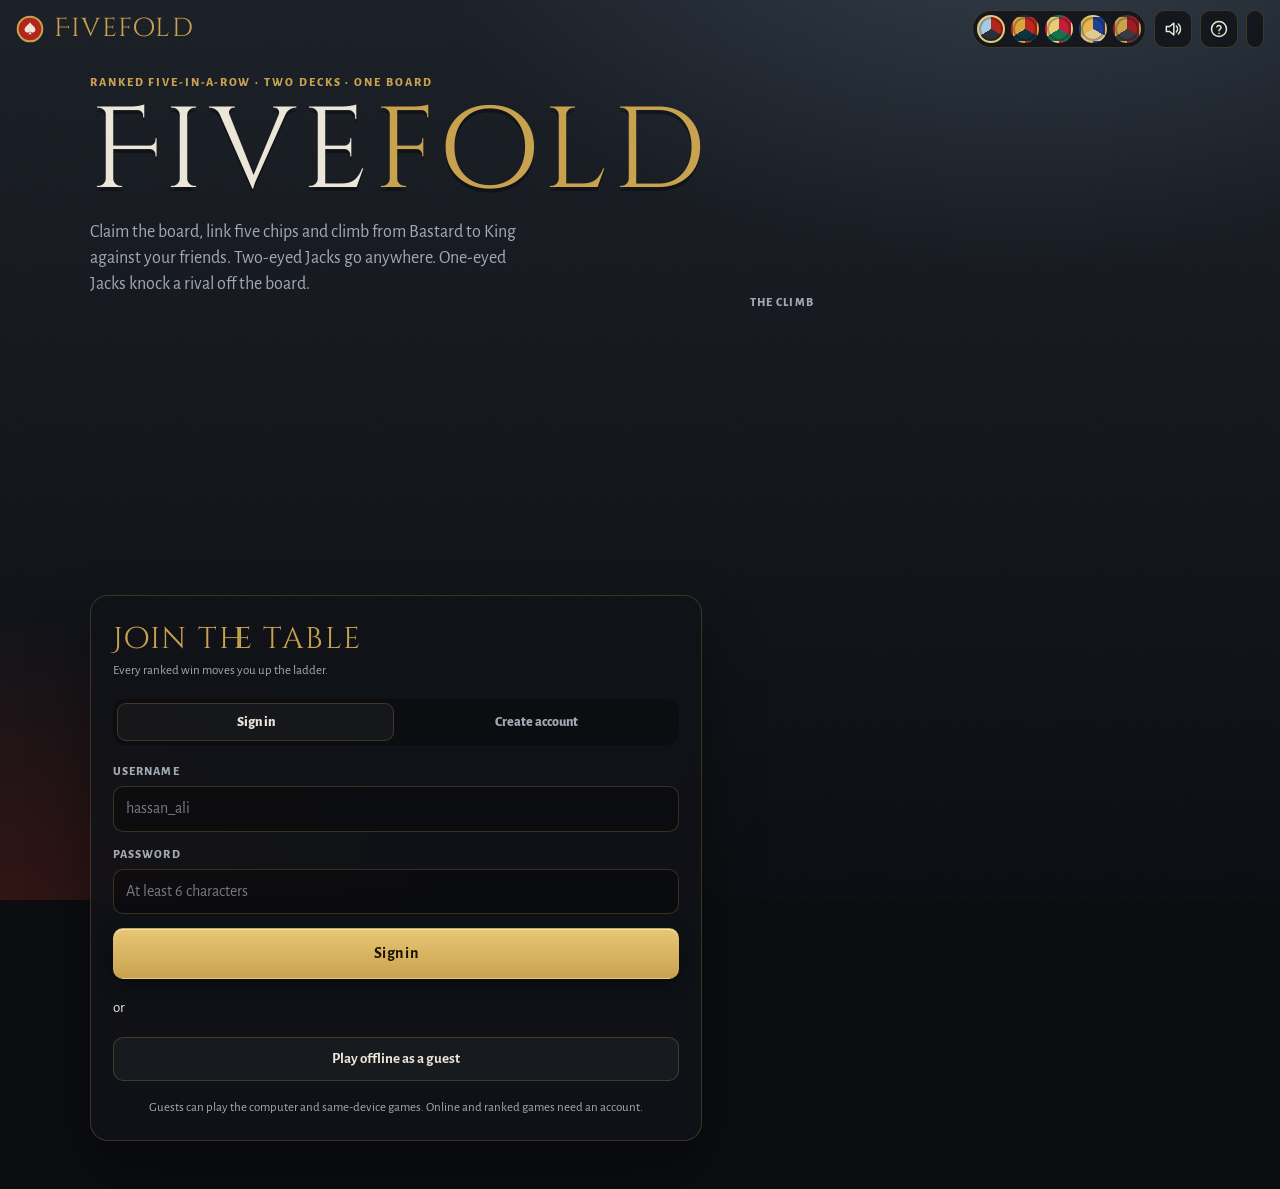
==== commit 1086b516: "Update index.html" ====
--- a/public/index.html
+++ b/public/index.html
@@ -18,7 +18,7 @@
 <link rel="preconnect" href="https://fonts.gstatic.com" crossorigin>
 <link rel="preconnect" href="https://rkrywbtpefdtixstkaxs.supabase.co" crossorigin>
 <link rel="stylesheet" href="https://fonts.googleapis.com/css2?family=Alegreya:wght@500;700;800&family=Alegreya+Sans:wght@400;500;700;800&family=Pirata+One&family=Limelight&family=Cinzel:wght@600;700;800&family=Cinzel+Decorative:wght@700&family=IM+Fell+English+SC&display=swap">
-<link rel="stylesheet" href="css/styles.css?v=3">
+<link rel="stylesheet" href="css/styles.css?v=4">
 <script>
   // Paint the saved theme and the right first screen before anything else loads (no flash).
   (function () {
@@ -34,6 +34,7 @@
 </head>
 <body>
 <svg width="0" height="0" style="position:absolute" aria-hidden="true"><defs id="sprite"></defs></svg>
+<div class="embers" aria-hidden="true"><i></i><i></i><i></i><i></i><i></i><i></i><i></i><i></i><i></i><i></i><i></i><i></i><i></i><i></i><i></i><i></i></div>
 <div class="app" id="app">
   <header class="topbar">
     <button class="brand" id="brandBtn" aria-label="Main menu">
@@ -57,12 +58,20 @@
   <!-- ================= SIGN IN ================= -->
   <main class="screen auth" id="auth" hidden>
     <section class="auth-hero">
-      <div class="eyebrow">Ranked five-in-a-row</div>
-      <h1>Five<span>fold</span></h1>
-      <p class="lede">Make an account, play your friends online and climb the ranks, from Bastard all the way to King.</p>
-      <ol class="ladder mini" id="authLadder"></ol>
+      <div class="eyebrow">Ranked five-in-a-row · Two decks · One board</div>
+      <h1 class="title">Five<span>fold</span></h1>
+      <p class="lede">Claim the board, link five chips and climb from Bastard to King against your friends. Two-eyed Jacks go anywhere. One-eyed Jacks knock a rival off the board.</p>
+      <div class="fan auth-fan" id="authFan" aria-hidden="true"></div>
+    </section>
+    <section class="road-wrap">
+      <div class="label">The climb</div>
+      <ol class="road" id="authRoad"></ol>
     </section>
     <section class="play-card auth-card">
+      <div class="auth-top">
+        <div class="chip-stack" id="authChips" aria-hidden="true"></div>
+        <div><h2>Join the table</h2><p class="note">Every ranked win moves you up the ladder.</p></div>
+      </div>
       <div class="tabs two" role="tablist">
         <button role="tab" id="au-in" aria-selected="true">Sign in</button>
         <button role="tab" id="au-up" aria-selected="false">Create account</button>
@@ -78,7 +87,8 @@
         <p class="form-err" id="authErr" role="alert" hidden></p>
         <button class="btn primary big" id="authGo" type="submit">Sign in</button>
       </form>
-      <button class="link-btn" id="btnGuest">Play offline as a guest</button>
+      <div class="or"><span>or</span></div>
+      <button class="btn guest-btn" id="btnGuest">Play offline as a guest</button>
       <p class="note center-note" id="authNote">Guests can play the computer and same-device games. Online and ranked games need an account.</p>
     </section>
   </main>
@@ -87,7 +97,7 @@
   <main class="screen menu" id="menu" hidden>
     <section class="hero">
       <div class="eyebrow" id="heroEyebrow">Two decks · One board · Five in a row</div>
-      <h1>Five<span>fold</span></h1>
+      <h1 class="title">Five<span>fold</span></h1>
       <p class="lede">Play a card, claim its square, and link five chips before your rivals do. Two-eyed Jacks go anywhere. One-eyed Jacks knock a rival chip off the board.</p>
       <div class="fan" id="fan" aria-hidden="true"></div>
       <div class="label" style="margin-bottom:8px">Table theme</div>
@@ -282,6 +292,6 @@
 <script src="js/config.js?v=3"></script>
 <script src="js/supabase.js?v=2.117.2" defer></script>
 <script src="js/engine.js?v=3" defer></script>
-<script src="js/app.js?v=3" defer></script>
+<script src="js/app.js?v=4" defer></script>
 </body>
 </html>
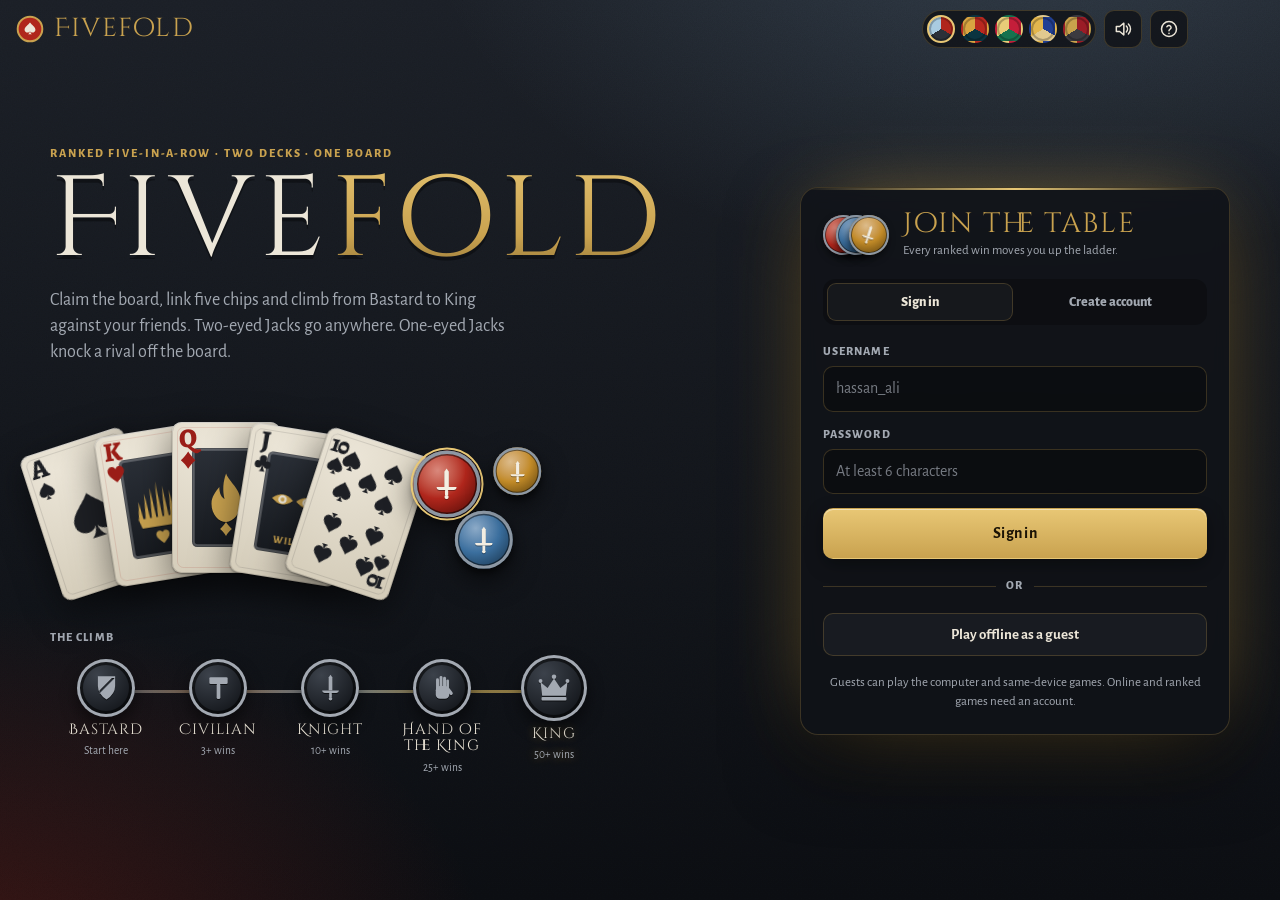
==== commit 01d3fbec: "Update index.html" ====
--- a/public/index.html
+++ b/public/index.html
@@ -18,7 +18,7 @@
 <link rel="preconnect" href="https://fonts.gstatic.com" crossorigin>
 <link rel="preconnect" href="https://rkrywbtpefdtixstkaxs.supabase.co" crossorigin>
 <link rel="stylesheet" href="https://fonts.googleapis.com/css2?family=Alegreya:wght@500;700;800&family=Alegreya+Sans:wght@400;500;700;800&family=Pirata+One&family=Limelight&family=Cinzel:wght@600;700;800&family=Cinzel+Decorative:wght@700&family=IM+Fell+English+SC&display=swap">
-<link rel="stylesheet" href="css/styles.css?v=4">
+<link rel="stylesheet" href="css/styles.css?v=5">
 <script>
   // Paint the saved theme and the right first screen before anything else loads (no flash).
   (function () {
@@ -140,6 +140,7 @@
           <p class="note rule-note"></p>
         </div>
         <label class="field" id="cpuNameField"><span class="label">Your name</span><input class="input" id="cpuName" maxlength="18" placeholder="You"></label>
+        <p class="note rank-note" id="cpuRankNote" hidden></p>
         <p class="note" id="cpuRecord"></p>
         <button class="btn primary big" id="btnStartCpu">Deal the cards</button>
       </div>
@@ -281,7 +282,7 @@
       <li><b>End game</b> stops the game at any time (online, only the host can). The team with the most sequences wins, then the most chips on the board.</li>
     </ul>
     <h3>Ranks</h3>
-    <p class="note">Online games between accounts are ranked once they reach 10 moves. Every win moves you up the ladder.</p>
+    <p class="note">Ranked games: online games between accounts, and games against <b>Hard</b> computer opponents. A game needs at least 10 moves to count, and games stopped with End game against the computer don't count. Every ranked win moves you up the ladder.</p>
     <ol class="ladder" id="rulesLadder"></ol>
     <button class="btn primary" id="rulesClose">Got it</button>
   </div>
@@ -292,6 +293,6 @@
 <script src="js/config.js?v=3"></script>
 <script src="js/supabase.js?v=2.117.2" defer></script>
 <script src="js/engine.js?v=3" defer></script>
-<script src="js/app.js?v=4" defer></script>
+<script src="js/app.js?v=5" defer></script>
 </body>
 </html>
--- a/public/css/styles.css
+++ b/public/css/styles.css
@@ -59,7 +59,9 @@
 :root { --cell: 40px; --safe-b: env(safe-area-inset-bottom, 0px); }
 
 [hidden] { display: none !important; }
-html, body { height: 100%; touch-action: manipulation; -webkit-text-size-adjust: 100%; }
+html { height: 100%; background: var(--bg); }
+html, body { touch-action: manipulation; -webkit-text-size-adjust: 100%; }
+body { min-height: 100%; }
 button, .cell, .hcard { -webkit-tap-highlight-color: transparent; }
 img { max-width: 100%; }
 body { margin: 0; background: var(--scene), var(--bg); background-attachment: fixed; color: var(--ink); font-family: var(--font-body); font-size: 15px; line-height: 1.45; -webkit-font-smoothing: antialiased; }
@@ -111,14 +113,9 @@
 .menu { flex: 1; width: 100%; max-width: 1200px; margin-inline: auto; display: grid; grid-template-columns: minmax(0, 1.15fr) minmax(0, 1fr); gap: 48px; align-items: center; padding-block: 16px 48px; box-sizing: border-box; }
 .hero { min-width: 0; }
 .eyebrow { font-size: 12px; font-weight: 800; letter-spacing: .16em; text-transform: uppercase; color: var(--accent); }
-.hero h1 { font-family: var(--font-display); font-weight: 400; font-size: clamp(64px, 10vw, 138px); line-height: .88; margin: 10px 0 14px; color: var(--ink); letter-spacing: var(--display-track); text-shadow: 0 4px 0 rgba(0,0,0,.35); text-wrap: balance; }
+.hero h1 { font-family: var(--font-display); font-weight: 400; font-size: clamp(56px, 10vw, 138px); line-height: .88; margin: 10px 0 14px; color: var(--ink); letter-spacing: var(--display-track); text-shadow: 0 4px 0 rgba(0,0,0,.35); text-wrap: balance; }
 .hero h1 span { color: var(--accent); }
 .hero .lede { font-size: 18px; color: var(--muted); max-width: 46ch; margin: 0 0 26px; }
-.fan { position: relative; height: 190px; margin: 8px 0 38px; margin-left: 26px; --w: 104px; }
-.fan .fc { position: absolute; left: 0; bottom: 0; width: var(--w); height: calc(var(--w) * 1.4); transform-origin: 50% 120%; transition: transform .5s cubic-bezier(.2,.8,.2,1); filter: drop-shadow(0 10px 18px rgba(0,0,0,.45)); }
-.fan .chip-demo { position: absolute; width: 64px; height: 64px; left: 330px; bottom: 12px; }
-.fan .chip-demo .chip { width: 100%; }
-@media (max-width: 520px) { .fan .chip-demo { display: none; } }
 .themes { display: grid; grid-template-columns: repeat(5, minmax(0, 1fr)); gap: 10px; }
 .theme-tile { text-align: left; border-radius: 14px; padding: 10px; border: 1px solid var(--line); background: var(--scene), var(--bg); color: var(--ink); display: grid; gap: 8px; min-width: 0; transition: transform .15s, border-color .2s; }
 @media (hover: hover) { .theme-tile:hover { transform: translateY(-2px); } }
@@ -420,11 +417,6 @@
 .color-pick button[aria-pressed="true"] { border-color: var(--accent-hi); transform: scale(1.08); }
 
 /* sign-in screen */
-.auth { flex: 1; width: 100%; max-width: 1100px; margin-inline: auto; display: grid; grid-template-columns: minmax(0, 1.1fr) minmax(0, 440px); gap: 48px; align-items: center; padding-block: 16px 48px; box-sizing: border-box; }
-.auth-hero h1 { font-family: var(--font-display); font-weight: 400; font-size: clamp(56px, 9vw, 120px); line-height: .9; margin: 10px 0 14px; letter-spacing: var(--display-track); text-shadow: 0 4px 0 rgba(0,0,0,.35); }
-.auth-hero h1 span { color: var(--accent); }
-.auth-hero .lede { font-size: 18px; color: var(--muted); max-width: 44ch; margin: 0 0 22px; }
-.auth-hero .ladder { max-width: 380px; }
 .auth-card form { display: grid; gap: 14px; }
 .tabs.two { grid-template-columns: repeat(2, 1fr); }
 
@@ -486,10 +478,6 @@
 .plist .crest { --cs: 26px; }
 
 @media (max-width: 959px) {
-  .auth { grid-template-columns: minmax(0, 1fr); gap: 22px; padding-top: 4px; }
-  .auth-hero h1 { font-size: 64px; margin: 4px 0 8px; }
-  .auth-hero .lede { font-size: 16px; margin-bottom: 0; }
-  .auth-hero .ladder { display: none; }
   .hall { grid-template-columns: minmax(0, 1fr); gap: 12px; }
   .hall-tabs { display: grid; position: sticky; top: 0; z-index: 5; background: var(--bg); }
   .hall[data-tab="me"] .hall-board, .hall[data-tab="board"] .hall-me { display: none; }
@@ -523,3 +511,107 @@
 }
 body:not([data-screen="game"]) .toast { bottom: calc(24px + env(safe-area-inset-bottom, 0px)); }
 @media (max-width: 520px) { .plist .rank { font-size: 0; gap: 0; padding: 3px; } }
+
+/* =====================================================================
+   Landing / sign-in screen
+   ===================================================================== */
+/* titles size themselves to their column, whatever the theme font */
+.hero, .auth-hero { container-type: inline-size; }
+.title { font-family: var(--font-display); font-weight: 400; line-height: .9; margin: 8px 0 14px; color: var(--ink); letter-spacing: var(--display-track); text-shadow: 0 4px 0 rgba(0,0,0,.35); }
+.title { --fit: 4.6; white-space: nowrap; font-size: min(138px, calc(100cqi / var(--fit))) !important; }
+[data-skin="iron"] .title { --fit: 6.1; }
+[data-skin="casino"] .title { --fit: 5.3; }
+[data-skin="egypt"] .title { --fit: 6.3; }
+[data-skin="medieval"] .title { --fit: 4.4; }
+[data-skin="pirate"] .title { --fit: 3.6; }
+.title span { background: linear-gradient(180deg, var(--accent-hi), var(--accent) 60%, color-mix(in oklab, var(--accent) 70%, black)); -webkit-background-clip: text; background-clip: text; color: transparent !important; filter: drop-shadow(0 4px 0 rgba(0,0,0,.35)); }
+
+/* the card fan */
+.fan { position: relative; height: 200px; margin: 6px 0 30px 18px; --w: 108px; max-width: 470px; }
+.fan .fc { position: absolute; left: var(--x); bottom: 0; width: var(--w); height: calc(var(--w) * 1.4); transform-origin: 50% 120%; transform: rotate(var(--r)) translateY(var(--y)); transition: transform .5s cubic-bezier(.2,.8,.2,1); filter: drop-shadow(0 12px 18px rgba(0,0,0,.5)); animation: fanin .8s cubic-bezier(.2,.8,.2,1) backwards; animation-delay: calc(var(--i) * 90ms + 100ms); }
+@media (hover: hover) { .fan:hover .fc { transform: rotate(calc(var(--r) * 1.45)) translateY(calc(var(--y) - 10px)); } }
+@keyframes fanin { from { transform: translate(160px, 60px) rotate(30deg); opacity: 0; } }
+.fan .fchip { position: absolute; width: var(--s); height: var(--s); left: var(--x); bottom: var(--b); animation: chipin .7s cubic-bezier(.2,.9,.3,1.3) backwards, bob 4.5s ease-in-out infinite; animation-delay: calc(var(--i) * 120ms + 600ms), calc(var(--i) * -1.4s); filter: drop-shadow(0 10px 12px rgba(0,0,0,.5)); }
+.fan .fchip .chip { width: 100%; --cell: calc(var(--s) * 1.15); }
+@keyframes chipin { from { transform: translateY(-80px) scale(1.6); opacity: 0; } }
+@keyframes bob { 50% { transform: translateY(-7px) rotate(4deg); } }
+
+/* the rank road */
+.road-wrap { display: grid; gap: 12px; }
+.road { list-style: none; margin: 0; padding: 0; display: grid; grid-template-columns: repeat(5, minmax(0, 1fr)); position: relative; }
+.road::before { content: ""; position: absolute; left: 10%; right: 10%; top: 31px; height: 3px; border-radius: 3px; background: linear-gradient(90deg, #9aa0a8, #c79a6b, #bfd2e2, #e2bf62, #ffd76e); opacity: .55; }
+.road li { display: grid; justify-items: center; align-content: start; gap: 5px; text-align: center; position: relative; padding: 0 2px; animation: fade .6s ease backwards; animation-delay: calc(var(--i) * 110ms + 300ms); }
+.medal { width: 58px; height: 58px; border-radius: 50%; display: grid; place-items: center; color: inherit; background: radial-gradient(circle at 35% 28%, #3c424b, #15181d 72%); box-shadow: inset 0 0 0 3px currentColor, inset 0 0 0 6px rgba(0,0,0,.55), 0 8px 16px rgba(0,0,0,.5); position: relative; z-index: 1; }
+.medal svg { width: 27px; height: 27px; fill: currentColor; filter: drop-shadow(0 1px 0 rgba(0,0,0,.6)); }
+.road li.rk-king .medal { width: 66px; height: 66px; margin-top: -4px; animation: crown 2.6s ease-in-out infinite; }
+.road li.rk-king .medal svg { width: 32px; height: 32px; }
+@keyframes crown { 50% { box-shadow: inset 0 0 0 3px currentColor, inset 0 0 0 6px rgba(0,0,0,.55), 0 8px 16px rgba(0,0,0,.5), 0 0 30px 6px rgba(255,205,90,.4); } }
+.road b { font-family: var(--font-display); font-weight: 400; font-size: 15px; line-height: 1.1; letter-spacing: var(--display-track); color: var(--ink); }
+.road li > span { font-size: 11.5px; color: var(--muted); }
+
+/* sign-in card */
+.auth { flex: 1; width: 100%; max-width: 1180px; margin-inline: auto; display: grid; grid-template-columns: minmax(0, 1.15fr) minmax(0, 430px); grid-template-areas: "hero card" "road card"; column-gap: 56px; row-gap: 26px; align-items: center; align-content: center; padding-block: 12px 48px; box-sizing: border-box; position: relative; z-index: 1; }
+.auth-hero { grid-area: hero; min-width: 0; }
+.auth-hero .lede { font-size: 18px; color: var(--muted); max-width: 46ch; margin: 0 0 8px; }
+.road-wrap { grid-area: road; max-width: 560px; }
+.auth-card { grid-area: card; position: relative; overflow: hidden; box-shadow: 0 30px 70px rgba(0,0,0,.5), 0 0 80px -30px var(--accent); }
+.auth-card::before { content: ""; position: absolute; left: 0; right: 0; top: 0; height: 2px; background: linear-gradient(90deg, transparent, var(--accent-hi), transparent); animation: shimmer 4s ease-in-out infinite; }
+@keyframes shimmer { 50% { opacity: .35; } }
+.auth-top { display: flex; align-items: center; gap: 14px; }
+.auth-top h2 { font-size: 28px; line-height: 1; margin-bottom: 4px; }
+.auth-top .note { margin: 0; }
+.chip-stack { position: relative; width: 66px; height: 50px; flex: none; }
+.chip-stack .chip { width: 40px; --cell: 46px; top: 50%; }
+.chip-stack .chip:nth-child(1) { left: 20px; transform: translate(-50%, -50%) rotate(-12deg); }
+.chip-stack .chip:nth-child(2) { left: 33px; transform: translate(-50%, -50%) rotate(6deg); }
+.chip-stack .chip:nth-child(3) { left: 46px; transform: translate(-50%, -50%) rotate(18deg); }
+.or { display: flex; align-items: center; gap: 10px; color: var(--muted); font-size: 12px; font-weight: 800; letter-spacing: .14em; text-transform: uppercase; }
+.or::before, .or::after { content: ""; flex: 1; height: 1px; background: var(--line); }
+.guest-btn { width: 100%; }
+
+/* drifting embers behind the landing screens */
+.embers { position: fixed; inset: 0; pointer-events: none; z-index: 0; overflow: hidden; }
+body[data-screen="game"] .embers, body[data-screen="hall"] .embers { display: none; }
+.embers i { position: absolute; bottom: -12px; left: var(--l); width: var(--z); height: var(--z); border-radius: 50%; background: var(--accent-hi); box-shadow: 0 0 10px 2px color-mix(in oklab, var(--accent) 60%, transparent); opacity: 0; animation: rise var(--d) linear infinite; animation-delay: var(--w); will-change: transform; }
+[data-skin="iron"] .embers i:nth-child(3n) { background: #cfe6f4; box-shadow: 0 0 10px 2px rgba(150,200,235,.45); }
+[data-skin="casino"] .embers i { border-radius: 2px; }
+@keyframes rise { 0% { transform: translate(0, 0); opacity: 0; } 12% { opacity: .85; } 80% { opacity: .5; } 100% { transform: translate(var(--dx), -108vh); opacity: 0; } }
+.embers i:nth-child(1) { --l: 4%; --z: 4px; --d: 15s; --w: -2s; --dx: 40px; }
+.embers i:nth-child(2) { --l: 11%; --z: 3px; --d: 19s; --w: -9s; --dx: -30px; }
+.embers i:nth-child(3) { --l: 18%; --z: 5px; --d: 13s; --w: -5s; --dx: 60px; }
+.embers i:nth-child(4) { --l: 26%; --z: 3px; --d: 17s; --w: -12s; --dx: 20px; }
+.embers i:nth-child(5) { --l: 33%; --z: 4px; --d: 21s; --w: -3s; --dx: -50px; }
+.embers i:nth-child(6) { --l: 41%; --z: 2px; --d: 14s; --w: -8s; --dx: 30px; }
+.embers i:nth-child(7) { --l: 48%; --z: 5px; --d: 18s; --w: -15s; --dx: -20px; }
+.embers i:nth-child(8) { --l: 56%; --z: 3px; --d: 16s; --w: -1s; --dx: 45px; }
+.embers i:nth-child(9) { --l: 63%; --z: 4px; --d: 22s; --w: -11s; --dx: -35px; }
+.embers i:nth-child(10) { --l: 70%; --z: 2px; --d: 13s; --w: -6s; --dx: 25px; }
+.embers i:nth-child(11) { --l: 77%; --z: 5px; --d: 20s; --w: -14s; --dx: -45px; }
+.embers i:nth-child(12) { --l: 84%; --z: 3px; --d: 15s; --w: -4s; --dx: 35px; }
+.embers i:nth-child(13) { --l: 90%; --z: 4px; --d: 18s; --w: -10s; --dx: -25px; }
+.embers i:nth-child(14) { --l: 96%; --z: 3px; --d: 16s; --w: -7s; --dx: 15px; }
+.embers i:nth-child(15) { --l: 37%; --z: 2px; --d: 24s; --w: -18s; --dx: 70px; }
+.embers i:nth-child(16) { --l: 66%; --z: 2px; --d: 23s; --w: -20s; --dx: -60px; }
+
+@media (max-width: 959px) {
+  .auth { grid-template-columns: minmax(0, 1fr); grid-template-areas: "hero" "card" "road"; row-gap: 20px; padding-top: 0; align-content: start; }
+  .auth-hero .lede { font-size: 15.5px; }
+  .auth-hero .eyebrow { font-size: 11px; }
+  .fan { --w: 76px; height: 136px; margin: 4px 0 6px 24px; }
+  .road-wrap { max-width: none; }
+  .embers i:nth-child(n+11) { display: none; }
+}
+@media (max-width: 520px) {
+  .medal { width: 46px; height: 46px; }
+  .medal svg { width: 21px; height: 21px; }
+  .road li.rk-king .medal { width: 52px; height: 52px; margin-top: -3px; }
+  .road li.rk-king .medal svg { width: 25px; height: 25px; }
+  .road::before { top: 24px; }
+  .road b { font-size: 12px; }
+  .road li > span { font-size: 10.5px; }
+  .auth-top h2 { font-size: 24px; }
+}
+@media (prefers-reduced-motion: reduce) { .embers { display: none; } }
+
+.title span { text-shadow: none; }
+.toast { pointer-events: none; }
